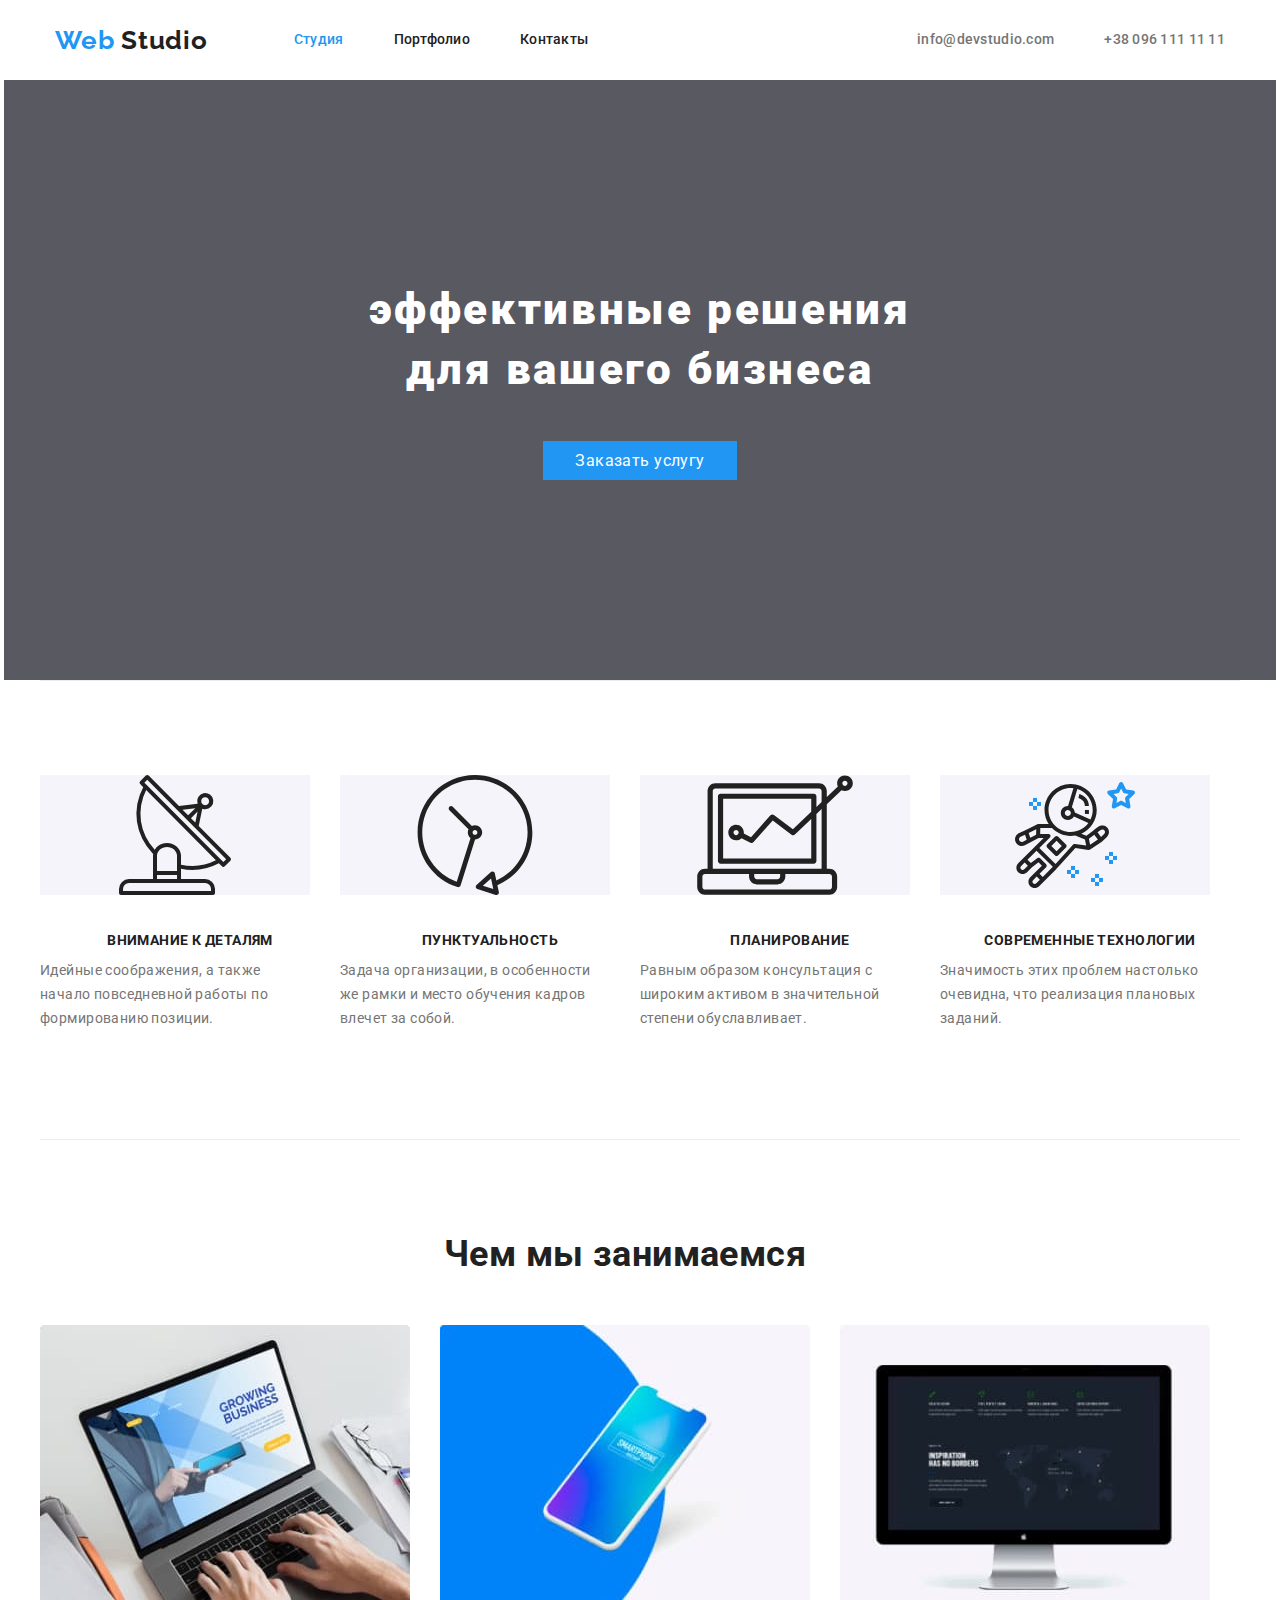
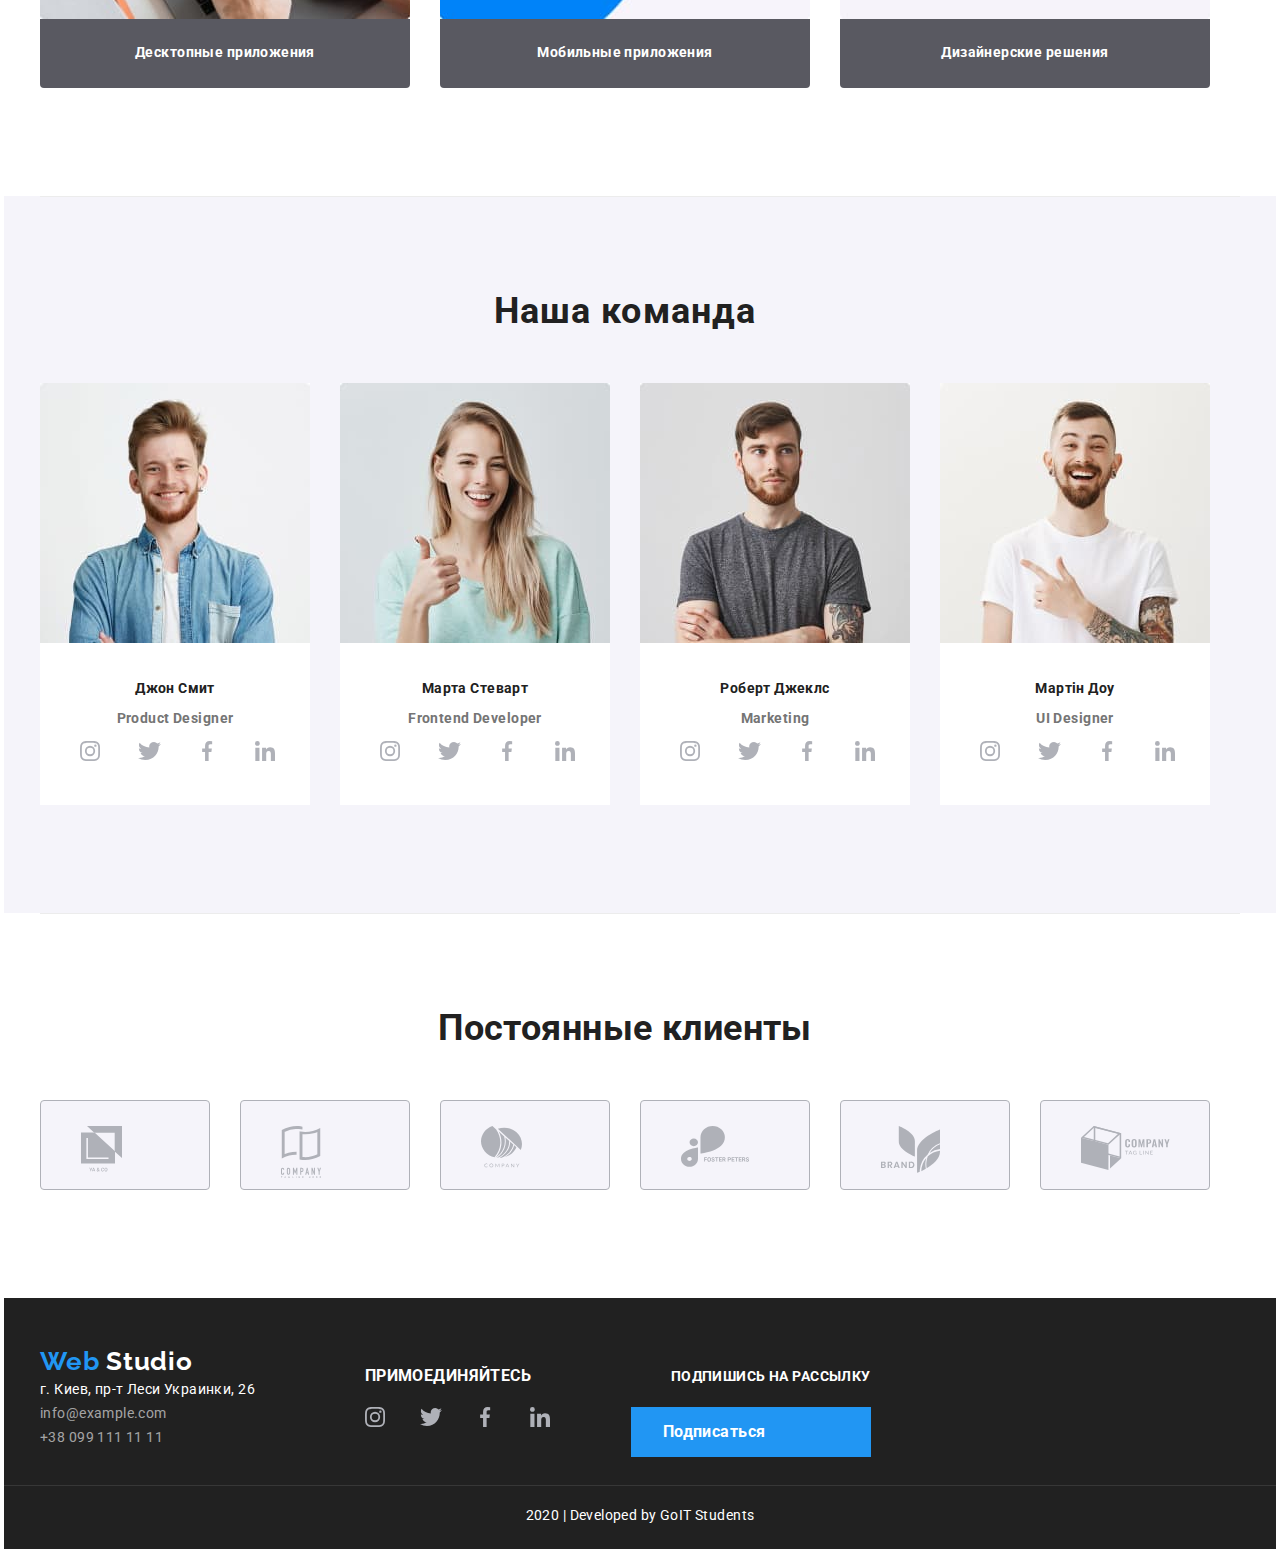
==== index.html @ f46596b3 "fix" ====
<!DOCTYPE html>
<html lang="ru">
  <head>
    <meta charset="UTF-8" />
    <meta name="viewport" content="width=device-width, initial-scale=1.0" />
    <title>Document</title>
    <link
      href="https://fonts.googleapis.com/css2?family=Raleway:wght@400;700&family=Roboto:wght@400;700&display=swap"
      rel="stylesheet"
    />
    <link
      rel="stylesheet"
      href="https://cdnjs.cloudflare.com/ajax/libs/modern-normalize/0.6.0/modern-normalize.min.css"
    />
    <link rel="stylesheet" href="./css/styles.css" />
  </head>
  <body>
    <header>
      <div class="head box">
        <nav class="nav">
          <a href="" class="logo-link">
            <span class="web"> Web </span> Studio</a
          >
          <ul class="nav-links list">
            <li class="item">
              <a href="./index.html" class="links current">Студия</a>
            </li>
            <li class="item">
              <a href="./portfolio.html" class="links">Портфолио</a>
            </li>
            <li class="item"><a href="" class="links">Контакты</a></li>
          </ul>
        </nav>
        <ul class="nav-links list">
          <li class="item">
            <a href="info@devstudio.com" class="links emeil"
              >info@devstudio.com</a
            >
          </li>
          <li class="itemsi">
            <a href="+380961111111" class="links phon"> +38 096 111 11 11</a>
          </li>
        </ul>
      </div>
    </header>

    <section class="abo">
      <h2 class="tit">эффективные решения <br />для вашего бизнеса</h2>
      <a href="" class="buti knop">Заказать услугу</a>
    </section>

    <section class="box">
      <div class="container">
        <!-- <h2 class="title garant">Мы гарантируем</h2> -->
        <ul class="line-blok">
          <li class="doit">
            <img class="pic" src="./img/antenna1.svg" alt="антена" />
            <h2 class="title">ВНИМАНИЕ К ДЕТАЛЯМ</h2>
            <p class="txt">
              Идейные соображения, а также начало повседневной работы по
              формированию позиции.
            </p>
          </li>
          <li class="doit">
            <img class="pic" src="./img/clock1.svg" alt="часы" />
            <h2 class="title">ПУНКТУАЛЬНОСТЬ</h2>
            <p class="txt">
              Задача организации, в особенности же рамки и место обучения кадров
              влечет за собой.
            </p>
          </li>
          <li class="doit">
            <img class="pic" src="./img/Vector.svg" alt="компютер" />
            <h2 class="title">ПЛАНИРОВАНИЕ</h2>
            <p class="txt">
              Равным образом консультация с широким активом в значительной
              степени обуславливает.
            </p>
          </li>
          <li class="doit">
            <img class="pic" src="./img/astronaut1.svg" alt="космонавт" />
            <h2 class="title">СОВРЕМЕННЫЕ ТЕХНОЛОГИИ </h2>
            <p class="txtt">
              Значимость этих проблем настолько очевидна, что реализация
              плановых заданий.
            </p>
          </li>
        </ul>
      </div>
    </section>

    <section class="container">
      <div class="box">
        <h2 class="garant">Чем мы занимаемся</h2>
        <ul class="line-blok">
          <li class="doit-now">
            <img src="./img/nout.jpg" alt="ноутбук" width="370" />
            <h2 class="transp">Десктопные приложения</h2>
          </li>
          <li class="doit-now">
            <img src="./img/phone.jpg" alt="телефон" width="370" />
            <h2 class="transp">Мобильные приложения</h2>
          </li>
          <li class="doit-now">
            <img src="./img/monic.jpg" alt="монитор" width="370" />
            <h2 class="transp">Дизайнерские решения</h2>
          </li>
        </ul>
      </div>
    </section>

    
    <section class="bk">
    <div class="container">
        <div class="box col">  
          <h2 class="title garant">Наша команда</h2>
          <ul class="line-blok">
            <li class="doit-now card">
              <img src="./img/jon.jpg" alt="фото" width="270" />
              <h3 class="title">Джон Смит</h3>
              <p class="titles">Product Designer</p>
              <ul class="nav-lin">
                <li class="social">
                  <img src="./img/instagram2.svg" alt="Instagram" /><a
                    href=""
                    class="links"
                  ></a>
                </li>
                <li class="social">
                  <img src="./img/twit.svg" alt="Twitter" /><a
                    href=""
                    class="links"
                  ></a>
                </li>
                <li class="social">
                  <img src="./img/facebook1.svg" alt="Faceboock" /><a
                    href=""
                    class="links"
                  ></a>
                </li>
                <li class="social">
                  <img src="./img/linkedin1.svg" alt="Linken ID" /><a
                    href=""
                    class="links"
                  ></a>
                </li>
              </ul>
            </li>
            <li class="doit-now card">
              <img src="./img/marta.jpg" alt="фото" width="270" />
              <h3 class="title">Марта Стеварт</h3>
              <p class="titles">Frontend Developer</p>

              <ul class="nav-lin">
                <li class="social">
                  <img src="./img/instagram2.svg" alt="Instagram" /><a
                    href=""
                    class="links"
                  ></a>
                </li>
                <li class="social">
                  <img src="./img/twit.svg" alt="Twitter" /><a
                    href=""
                    class="links"
                  ></a>
                </li>
                <li class="social">
                  <img src="./img/facebook1.svg" alt="Faceboock" /><a
                    href=""
                    class="links"
                  ></a>
                </li>
                <li class="social">
                  <img src="./img/linkedin1.svg" alt="Linken ID" /><a
                    href=""
                    class="links"
                  ></a>
                </li>
              </ul>
            </li>
            <li class="doit-now card">
              <img src="./img/robert.jpg" alt="фото" width="270" />
              <h3 class="title">Роберт Джеклс</h3>
              <p class="titles">Marketing</p>

              <ul class="nav-lin">
                <li class="social">
                  <img src="./img/instagram2.svg" alt="Instagram" /><a
                    href=""
                    class="links"
                  ></a>
                </li>
                <li class="social">
                  <img src="./img/twit.svg" alt="Twitter" /><a
                    href=""
                    class="links"
                  ></a>
                </li>
                <li class="social">
                  <img src="./img/facebook1.svg" alt="Faceboock" /><a
                    href=""
                    class="links"
                  ></a>
                </li>
                <li class="social">
                  <img src="./img/linkedin1.svg" alt="Linken ID" /><a
                    href=""
                    class="links"
                  ></a>
                </li>
              </ul>
            </li>
            <li class="doit-now card">
              <img src="./img/martin.jpg" alt="фото" width="270" />
              <h3 class="title">Мартін Доу</h3>
              <p class="titles">UI Designer</p>

              <ul class="nav-lin">
                <li class="social">
                  <img src="./img/instagram2.svg" alt="Instagram" /><a
                    href=""
                    class="links"
                  ></a>
                </li>
                <li class="social">
                  <img src="./img/twit.svg" alt="Twitter" /><a
                    href=""
                    class="links"
                  ></a>
                </li>
                <li class="social">
                  <img src="./img/facebook1.svg" alt="Faceboock" /><a
                    href=""
                    class="links"
                  ></a>
                </li>
                <li class="social">
                  <img src="./img/linkedin1.svg" alt="Linken ID" /><a
                    href=""
                    class="links"
                  ></a>
                </li>
              </ul>
            </li>
          </ul>
        </section>
       </div>
      </div>
   

    <section class="container">
      <div class="box">
        <h3 class="garant">Постоянные клиенты</h3>
        <ul class="line-blok">
          <li class="client">
            <img class="cent" src="./img/logo1.svg" alt="" />
          </li>
          <li class="client">
            <img class="cent" src="./img/logo2.svg" alt="" />
          </li>
          <li class="client">
            <img class="cent" src="./img/logo3.svg" alt="" />
          </li>
          <li class="client">
            <img class="cent" src="./img/logo4.svg" alt="" />
          </li>
          <li class="client">
            <img class="cent" src="./img/logo5.svg" alt="" />
          </li>
          <li class="client">
            <img class="cent" src="./img/logo6.svg" alt="" />
          </li>
        </ul>
      </div>
    </section>

    <footer>
      <div class="foot">
        <div class="one">
          <a href="" class="logo-link"
            ><span class="web">Web</span> <span class="stud">Studio</span></a
          >
           <div>
            г. Киев, пр-т Леси Украинки, 26 <br />
            <a href="info@example.com" class="lists">info@example.com</a> <br />
            <a href="+380991111111" class="lists">+38 099 111 11 11</a>
           </div>
        </div>
        <div class="one">
          <h3 class="down">ПРИМОЕДИНЯЙТЕСЬ</h3>
          <ul class="nav-lin">
            <li class="social">
              <img src="./img/instagram2.svg" alt="Instagram" /><a
                href=""
                class="links"
              ></a>
            </li>
            <li class="social">
              <img src="./img/twit.svg" alt="Twitter" /><a
                href=""
                class="links"
              ></a>
            </li>
            <li class="social">
              <img src="./img/facebook1.svg" alt="Faceboock" /><a
                href=""
                class="links"
              ></a>
            </li>
            <li class="social">
              <img src="./img/linkedin1.svg" alt="Linken ID" /><a
                href=""
                class="links"
              ></a>
            </li>
          </ul>
        </div>
        <div class="two">
          <h4 class="down">ПОДПИШИСЬ НА РАССЫЛКУ</h4>
          <h4 class="buti">Подписаться</h4>
        </div>
      </div>
      <p class="stu">2020 | Developed by GoIT Students</p>
    </footer>
  </body>
</html>
---- css/styles.css ----
html {
  box-sizing: border-box;
}
*,
*::before,
*::after {
  box-sizing: inherit;
}
li {
  list-style: none;
  text-decoration: none;
}

p {
  margin: 0;
  padding: 0;
}
.list {
  margin: 0;
  padding: 0;
}
:root {
  --color_blu: #2196f3;
  --color_white: #ffffff;
  --color_black: #212121;
  --color_text: #757575;
  --color_main: #e5e5e5;
  --color_second: #f5f4fa;
}
body {
  background-color: var(--color_white);
  font-family: Roboto;
  color: var(--color_text);
  font-size: 14px;
  line-height: 1.71;
  margin: 0;
  padding: 0;
  letter-spacing: 0.03em;
  padding-left: 4px;
  padding-right: 4px;
}
/* шапка */
.logo-link {
  font-family: Raleway;
  font-style: normal;
  color: var(--color_black);
  font-weight: 700;
  font-size: 26px;
  line-height: 1.19;
  letter-spacing: 0.03em;
  text-decoration: none;
  margin-right: 86px;
}

.web {
  color: var(--color_blu);
}

.nav-links .links {
  font-weight: 500;
  font-size: 14px;
  line-height: 1.14;
  letter-spacing: 0.02em;
  text-decoration: none;
  color: var(--color_black);

  /* margin-right: 50px; */
}

.item {
  text-decoration: none;
}

.links:hover,
.links:focus {
  color: var(--color_blu);
}

.head {
  display: inline-block;
  display: flex;
  /* width: 100%; */
  /* min-*/
  width: 1200px;
  margin-left: auto;
  margin-right: auto;
  background-color: var(--color_white);
  padding-left: 15px;
  padding-right: 15px;
  min-height: 80px;
}
.nav {
  display: block;
  display: flex;
  align-items: center;
}
.nav-lin {
  display: flex;
  justify-content: space-between;
  /* padding-left: 0; */
}
.nav-links {
  display: block;
  display: flex;
  align-items: center;
}
.list {
  display: block;
  display: flex;
  flex: end;
  margin-left: auto;
}
.nav-links .item:not(:last-child) {
  margin-right: 50px;
}
.nav-links .emeil {
  color: var(--color_text);
}
.nav-links .phon {
  color: var(--color_text);
}

.nav-links .current {
  color: var(--color_blu);
}
/* 1600 */
.container {
  display: flex;
  flex-direction: row;
  /* text-align: center;
  align-items: center; */
  width: 1200px;
  margin-left: auto;
  margin-right: auto;
  padding-top: 0;
  padding-left: 0;
  padding-right: 0;
  margin-top: 0;
  margin-bottom: 0;
  padding-top: 94px;
  padding-bottom: 94px;
  /* padding-left: 15px; */
  /* padding-right: 15px; */
  border-top: 1px solid #ececec;
  /* background-color: #E5E5E5; */
}
/* .box {
  outline: 2px solid ; */
/* } */
.bk {
  background: #f5f4fa;
}
.abo {
  /* background-image: url(../img/Head.png); */
  background-color: rgba(47, 48, 58, 0.8);
  width: 100%;

  height: 600px;
  margin-top: 0;
  text-align: center;
}
.abo .knop {
  align-items: center;
}
.tit {
  display: block;

  color: var(--color_white);
  font-weight: 900;
  font-size: 44px;
  line-height: 1.36;
  letter-spacing: 0.06em;
  text-align: center;
  padding-top: 200px;
  margin-top: 0;
  margin-bottom: 0;
  margin-bottom: 46px;
}
.txt {
  font-size: 14px;
  line-height: 1.71;
  letter-spacing: 0.03em;
  width: 270px;
  margin-right: 30px;
  color: #757575;
}
.doit-now:last-child .txt {
  margin-right: 0;
}

.buti {
  text-decoration: none;
  font-size: 16px;
  line-height: 1.9;
  color: var(--color_white);
  background: #2196f3;
  padding-left: 32px;
  padding-right: 32px;
  margin-bottom: 0;
  margin-top: 0;
  margin-right: auto;
  margin-left: auto;
  padding-top: 10px;
  padding-bottom: 10px;
}
/* Мы гарантируем */

.title {
  display: block;
  display: flex;
  width: 270;
  font-weight: 700;
  font-size: 14px;
  line-height: 1.14;
  letter-spacing: 0.03em;
  justify-content: center;
  margin-top: 0;
  margin-bottom: 0;
  color: var(--color_black);
  margin-top: 30px;
  margin-bottom: 10px;
}
.transp {
  display: flex;
  height: 70px;
  background: rgba(47, 48, 58, 0.8);
  border-radius: 0px 0px 4px 4px;
  font-size: 14px;
  line-height: 1.14;
  justify-content: center;
  text-align: center;
  align-items: center;
  margin-bottom: 0;
  letter-spacing: 0.03em;
  margin-top: 0;
  margin-right: auto;
  margin-left: auto;
  margin-top: -9px;
  color: #ffffff;
}
.centr {
  display: flex;
  font-weight: 700;
  font-size: 14px;
  line-height: 1.14;
  letter-spacing: 0.03em;
  color: var(--color_black);
  padding-top: 30px;
  padding-bottom: 10px;
  text-align: center;
  margin-top: 0;
  margin-bottom: 0;
}
.line-blok {
  display: block;
  display: flex;

  flex-direction: row;
  text-align: left;
  padding-left: 0;
  margin-top: 0;
  margin-left: 0;
}

.doit-now {
  margin-right: 30px;
  margin-bottom: 0;
  flex-wrap: wrap;
}

.doit-now:last-child {
  margin-right: 0px;
}
.pic {
  align-items: center;
  width: 270px;
  height: 120px;
  background-color: #f5f4fa;
  /* padding-top: 25px;
  padding-bottom: 25px; */
}

/* Чем мы занимаемся */
.garant {
  display: block;
  text-align: center;
  color: var(--color_black);
  font-size: 36px;
  line-height: 1.16;
  margin-top: 0;
  margin-bottom: 0;
  margin-bottom: 50px;
}

.titles {
  font-weight: 700;
  text-align: center;
  margin-top: 0;
  margin-bottom: 0;
  margin-top: 10px;
  margin-bottom: 10px;
  color: var(--color_text);
}
.social {
  display: flex;
  margin-right: 35px;
}
.nav-links .social:last-child {
  margin-right: 0;
}
.cent {
  display: block;
  display: flex;
  padding-left: 40px;
}

.client {
  align-items: center;
  width: 170px;
  height: 90px;
  background-color: #f5f4fa;
  padding-top: 25px;
  padding-bottom: 25px;
  border: 1px solid #afb1b8;
  box-sizing: border-box;
  border-radius: 4px;
  margin-right: 30px;
  /* margin-left: auto;
  margin-right: auto; */
}
.client:last-child {
  margin-right: 0;
}
footer {
  background-color: var(--color_black);
}
.foot {
  display: flex;
  /* width: 100%;
  min- */
  padding-bottom: 28px;
  padding-top: 48px;
  width: 1200px;
  margin-left: auto;
  margin-right: auto;

  color: var(--color_white);
}
.down {
  padding-left: 40px;
}
.one {
  margin-right: 46px;
  justify-content: start;
}

.two {
}
.stud {
  color: var(--color_white);
}
.lists {
  list-style: none;
  text-decoration: none;
  font-size: 14px;
  line-height: 1.71;
  /* or 171% */

  letter-spacing: 0.03em;

  color: rgba(255, 255, 255, 0.6);
}
.stu {
  padding-top: 18px;
  padding-bottom: 21px;
  text-align: center;
  background-color: var(--color_black);
  color: var(--color_white);
  border-top: 1px solid rgba(255, 255, 255, 0.1);
}
.card {
  background: #ffffff;
  height: 422px;
  /* box-shadow: 0px 2px 1px rgba(0, 0, 0, 0.2), 0px 1px 1px rgba(0, 0, 0, 0.14),
    0px 1px 3px rgba(0, 0, 0, 0.12); */
  /* border: 1px solid tomato; */
}
.containe {
  display: flex;
  flex-direction: row;
  text-align: center;
  align-items: center;
  width: 1200px;

  margin-left: auto;
  margin-right: auto;
  padding-top: 0;
  padding-left: 0;
  padding-right: 0;
  margin-top: 0;
  margin-bottom: 0;
  padding-top: 50px;
  padding-bottom: 94px;

  /* background-color: #E5E5E5; */
}
.port {
  color: var(--color_black);
  font-weight: 700;
  font-size: 18px;
  line-height: 2;
  letter-spacing: 0.06em;
  color: #212121;
  margin-top: 0;
  margin-bottom: 0;
  margin-bottom: 4px;
  padding-left: 24px;
  width: 370px;
}
.name {
  font-size: 16px;
  line-height: 1.88;
  color: #757575;
  letter-spacing: 0.03em;
  margin-top: 0;
  margin-bottom: 0;
  margin-bottom: 50px;
  padding-left: 24px;

  width: 370px;
}
.line-blo {
  display: flex;
  flex-wrap: wrap;
  justify-content: space-between;
  text-align: left;
  padding-left: 0;
  margin-top: 0;
}

.knopka {
  display: block;
  text-align: center;

  margin-top: 94px;
}
.knopk {
  height: 38px;
  font-weight: 500;
  font-size: 16px;
  line-height: 1.62;
  background: #f5f4fa;
  border-radius: 4px;
  text-align: center;
  letter-spacing: 0.03em;
  padding-left: 22px;
  padding-right: 22px;
  margin-right: 8px;
  color: #212121;
}
.knopka .knopk:last-child {
  margin-right: 0;
}
.line-blo:last-child .doit-now {
  margin-right: 0;
}
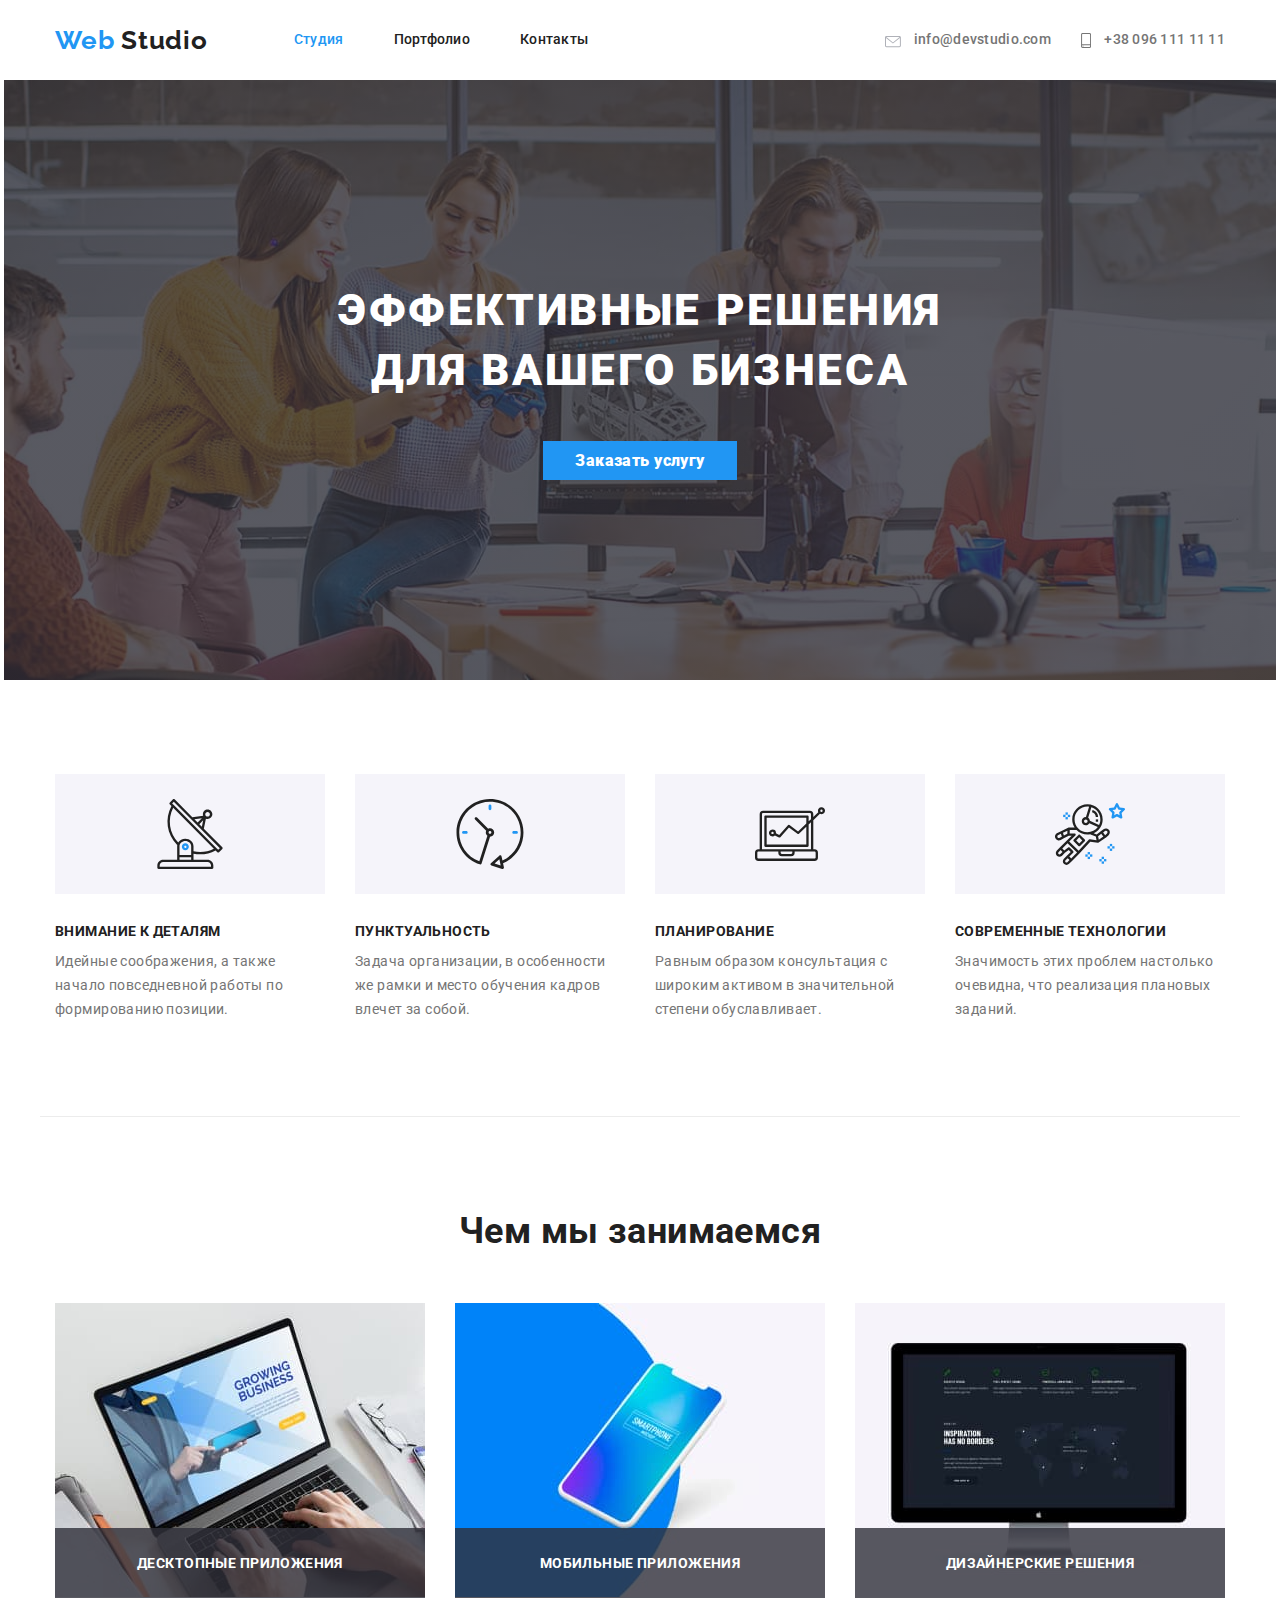
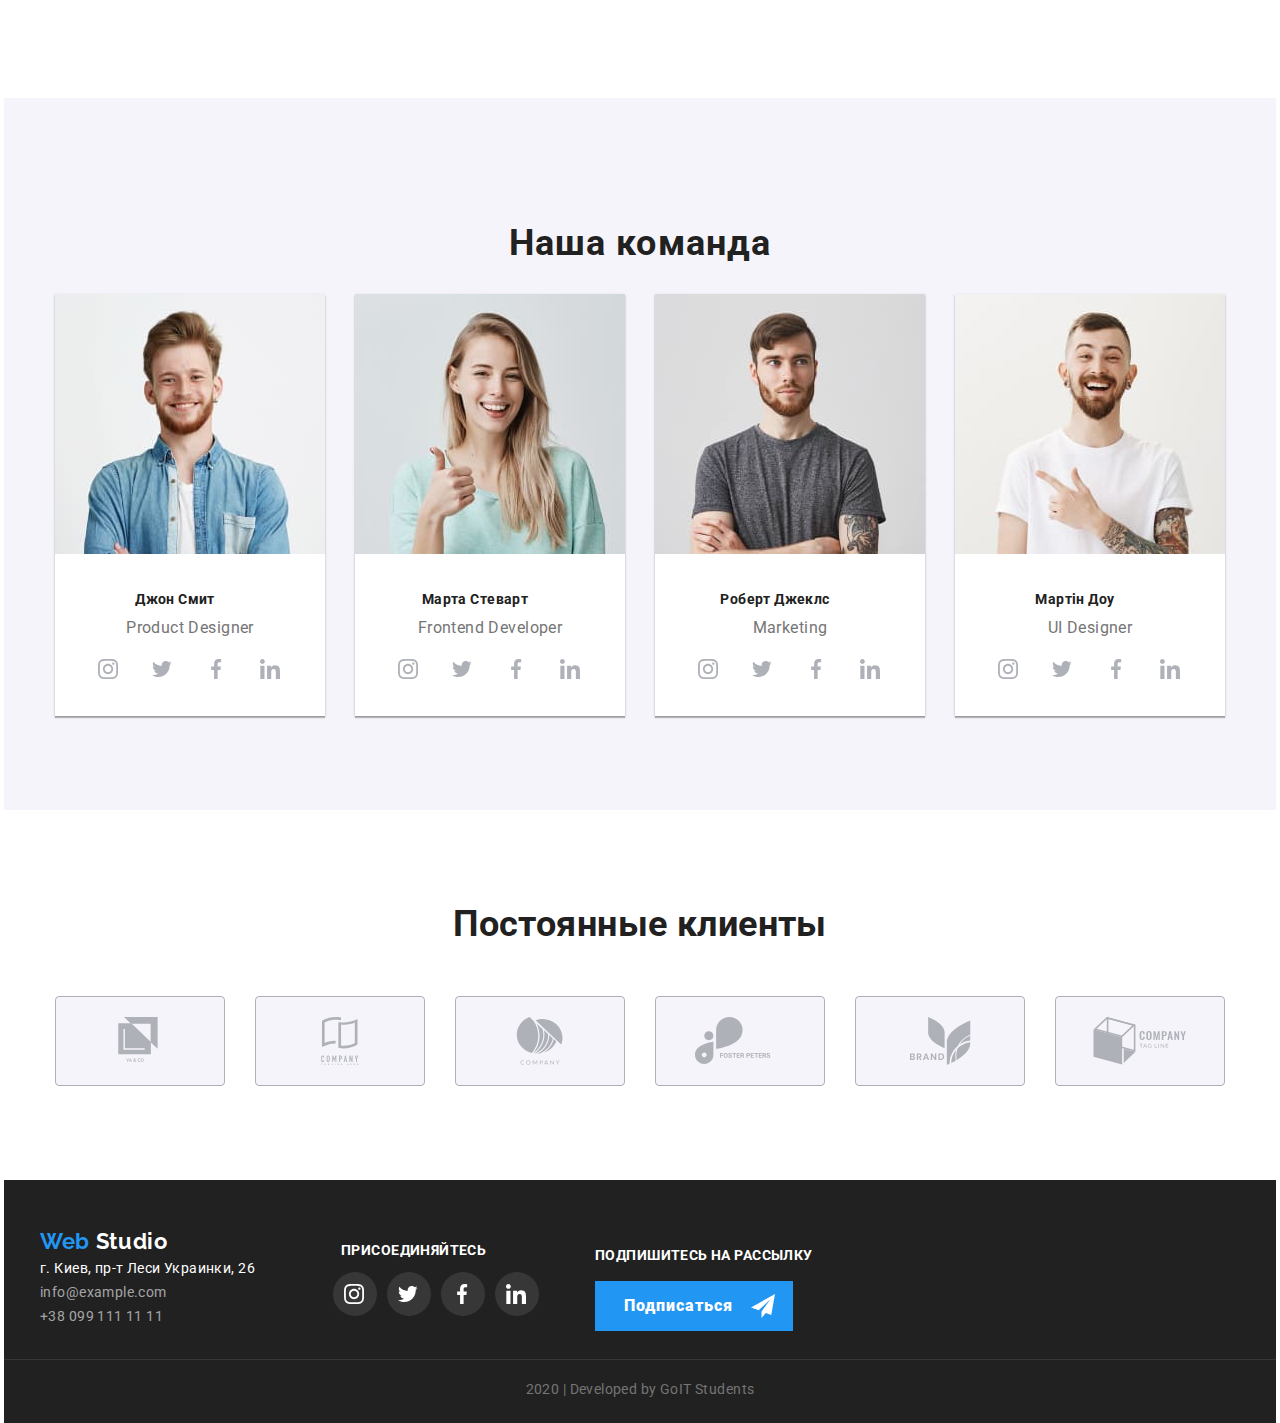
==== commit 4a063d74: "1" ====
--- a/index.html
+++ b/index.html
@@ -16,7 +16,7 @@
   </head>
   <body>
     <header>
-      <div class="head box">
+      <div class="head">
         <nav class="nav">
           <a href="" class="logo-link">
             <span class="web"> Web </span> Studio</a
@@ -31,55 +31,67 @@
             <li class="item"><a href="" class="links">Контакты</a></li>
           </ul>
         </nav>
-        <ul class="nav-links list">
-          <li class="item">
+        <ul class="nav-links list ">
+          <li class="itema how">
             <a href="info@devstudio.com" class="links emeil"
-              >info@devstudio.com</a
+              >
+              <svg class="decore">
+                <use href="./img/sprite.svg#icon-email"></use>
+              </svg>
+              info@devstudio.com</a
             >
           </li>
-          <li class="itemsi">
-            <a href="+380961111111" class="links phon"> +38 096 111 11 11</a>
+          <li class="itemsi how">
+            <a href="+380961111111" class="links phon">
+              <svg class="decor">
+                <use href="./img/sprite.svg#icon-smartphone"></use>
+              </svg> +38 096 111 11 11</a>
           </li>
         </ul>
       </div>
     </header>
-
-    <section class="abo">
-      <h2 class="tit">эффективные решения <br />для вашего бизнеса</h2>
-      <a href="" class="buti knop">Заказать услугу</a>
+<main>
+  
+    <section >
+      <div class="gero">
+      <div class="abo">
+      <h1 class="tit">эффективные решения <br />для вашего бизнеса</h1>
+       <a href="" class="buti knop">Заказать услугу</a></div></div>
+      <!-- <img src="../img/Head.png" alt=""> -->
     </section>
 
-    <section class="box">
+    <section class="">
       <div class="container">
         <!-- <h2 class="title garant">Мы гарантируем</h2> -->
         <ul class="line-blok">
           <li class="doit">
-            <img class="pic" src="./img/antenna1.svg" alt="антена" />
-            <h2 class="title">ВНИМАНИЕ К ДЕТАЛЯМ</h2>
+            <div class="pic ant"></div>
+            <h3 class="title vel left">Внимание к деталям</h3>
             <p class="txt">
               Идейные соображения, а также начало повседневной работы по
               формированию позиции.
             </p>
           </li>
           <li class="doit">
-            <img class="pic" src="./img/clock1.svg" alt="часы" />
-            <h2 class="title">ПУНКТУАЛЬНОСТЬ</h2>
+           <div class="pic clock"></div>
+            <h3 class="title vel left">Пунктуальность</h3>
             <p class="txt">
               Задача организации, в особенности же рамки и место обучения кадров
               влечет за собой.
             </p>
           </li>
           <li class="doit">
-            <img class="pic" src="./img/Vector.svg" alt="компютер" />
-            <h2 class="title">ПЛАНИРОВАНИЕ</h2>
+           <div class="pic vector"></div>
+
+            <h3 class="title vel left">Планирование</h3>
             <p class="txt">
               Равным образом консультация с широким активом в значительной
               степени обуславливает.
             </p>
           </li>
           <li class="doit">
-            <img class="pic" src="./img/astronaut1.svg" alt="космонавт" />
-            <h2 class="title">СОВРЕМЕННЫЕ ТЕХНОЛОГИИ </h2>
+            <div class="pic astro"></div>
+            <h3 class="title vel left no">Современные технологии </h3>
             <p class="txtt">
               Значимость этих проблем настолько очевидна, что реализация
               плановых заданий.
@@ -89,21 +101,21 @@
       </div>
     </section>
 
-    <section class="container">
-      <div class="box">
+    <section class="container line">
+      <div class="">
         <h2 class="garant">Чем мы занимаемся</h2>
         <ul class="line-blok">
           <li class="doit-now">
-            <img src="./img/nout.jpg" alt="ноутбук" width="370" />
-            <h2 class="transp">Десктопные приложения</h2>
+            <img src="./img/nout.jpg" alt="ноутбук" width="370px" height="294px" />
+            <h3 class="transp">Десктопные приложения</h3>
           </li>
           <li class="doit-now">
-            <img src="./img/phone.jpg" alt="телефон" width="370" />
-            <h2 class="transp">Мобильные приложения</h2>
+            <img src="./img/phone.jpg" alt="телефон" width="370px" height="294px" />
+            <h3 class="transp">Мобильные приложения</h3>
           </li>
           <li class="doit-now">
-            <img src="./img/monic.jpg" alt="монитор" width="370" />
-            <h2 class="transp">Дизайнерские решения</h2>
+            <img src="./img/monic.jpg" alt="монитор" width="370px" height="294px" />
+            <h3 class="transp">Дизайнерские решения</h3>
           </li>
         </ul>
       </div>
@@ -112,8 +124,8 @@
     
     <section class="bk">
     <div class="container">
-        <div class="box col">  
-          <h2 class="title garant">Наша команда</h2>
+        <div class="col">  
+          <h2 class="comand">Наша команда</h2>
           <ul class="line-blok">
             <li class="doit-now card">
               <img src="./img/jon.jpg" alt="фото" width="270" />
@@ -121,28 +133,24 @@
               <p class="titles">Product Designer</p>
               <ul class="nav-lin">
                 <li class="social">
-                  <img src="./img/instagram2.svg" alt="Instagram" /><a
-                    href=""
-                    class="links"
-                  ></a>
-                </li>
-                <li class="social">
-                  <img src="./img/twit.svg" alt="Twitter" /><a
-                    href=""
-                    class="links"
-                  ></a>
-                </li>
-                <li class="social">
-                  <img src="./img/facebook1.svg" alt="Faceboock" /><a
-                    href=""
-                    class="links"
-                  ></a>
-                </li>
-                <li class="social">
-                  <img src="./img/linkedin1.svg" alt="Linken ID" /><a
-                    href=""
-                    class="links"
-                  ></a>
+                  <svg class="soc">
+                    <use href="./img/sprite.svg#icon-instagram2"></use>
+                  </svg><a href=""></a>
+                </li>
+                <li class="social">
+                  <svg class="soc">
+                    <use href="./img/sprite.svg#icon-twit"></use>
+                  </svg><a href=""></a>
+                </li>
+                <li class="social">
+                  <svg class="soc">
+                    <use href="./img/sprite.svg#icon-facebook1"></use>
+                  </svg><a href=""></a>
+                </li>
+                <li class="social">
+                  <svg class="soc">
+                    <use href="./img/sprite.svg#icon-linkedin1"></use>
+                  </svg><a href=""></a>
                 </li>
               </ul>
             </li>
@@ -153,28 +161,24 @@
 
               <ul class="nav-lin">
                 <li class="social">
-                  <img src="./img/instagram2.svg" alt="Instagram" /><a
-                    href=""
-                    class="links"
-                  ></a>
-                </li>
-                <li class="social">
-                  <img src="./img/twit.svg" alt="Twitter" /><a
-                    href=""
-                    class="links"
-                  ></a>
-                </li>
-                <li class="social">
-                  <img src="./img/facebook1.svg" alt="Faceboock" /><a
-                    href=""
-                    class="links"
-                  ></a>
-                </li>
-                <li class="social">
-                  <img src="./img/linkedin1.svg" alt="Linken ID" /><a
-                    href=""
-                    class="links"
-                  ></a>
+                  <svg class="soc">
+                    <use href="./img/sprite.svg#icon-instagram2"></use>
+                  </svg><a href=""></a>
+                </li>
+                <li class="social">
+                  <svg class="soc">
+                    <use href="./img/sprite.svg#icon-twit"></use>
+                  </svg><a href=""></a>
+                </li>
+                <li class="social">
+                  <svg class="soc">
+                    <use href="./img/sprite.svg#icon-facebook1"></use>
+                  </svg><a href=""></a>
+                </li>
+                <li class="social">
+                  <svg class="soc">
+                    <use href="./img/sprite.svg#icon-linkedin1"></use>
+                  </svg><a href=""></a>
                 </li>
               </ul>
             </li>
@@ -185,28 +189,24 @@
 
               <ul class="nav-lin">
                 <li class="social">
-                  <img src="./img/instagram2.svg" alt="Instagram" /><a
-                    href=""
-                    class="links"
-                  ></a>
-                </li>
-                <li class="social">
-                  <img src="./img/twit.svg" alt="Twitter" /><a
-                    href=""
-                    class="links"
-                  ></a>
-                </li>
-                <li class="social">
-                  <img src="./img/facebook1.svg" alt="Faceboock" /><a
-                    href=""
-                    class="links"
-                  ></a>
-                </li>
-                <li class="social">
-                  <img src="./img/linkedin1.svg" alt="Linken ID" /><a
-                    href=""
-                    class="links"
-                  ></a>
+                  <svg class="soc">
+                    <use href="./img/sprite.svg#icon-instagram2"></use>
+                  </svg><a href=""></a>
+                </li>
+                <li class="social">
+                  <svg class="soc">
+                    <use href="./img/sprite.svg#icon-twit"></use>
+                  </svg><a href=""></a>
+                </li>
+                <li class="social">
+                  <svg class="soc">
+                    <use href="./img/sprite.svg#icon-facebook1"></use>
+                  </svg><a href=""></a>
+                </li>
+                <li class="social">
+                  <svg class="soc">
+                    <use href="./img/sprite.svg#icon-linkedin1"></use>
+                  </svg><a href=""></a>
                 </li>
               </ul>
             </li>
@@ -217,28 +217,24 @@
 
               <ul class="nav-lin">
                 <li class="social">
-                  <img src="./img/instagram2.svg" alt="Instagram" /><a
-                    href=""
-                    class="links"
-                  ></a>
-                </li>
-                <li class="social">
-                  <img src="./img/twit.svg" alt="Twitter" /><a
-                    href=""
-                    class="links"
-                  ></a>
-                </li>
-                <li class="social">
-                  <img src="./img/facebook1.svg" alt="Faceboock" /><a
-                    href=""
-                    class="links"
-                  ></a>
-                </li>
-                <li class="social">
-                  <img src="./img/linkedin1.svg" alt="Linken ID" /><a
-                    href=""
-                    class="links"
-                  ></a>
+                  <svg class="soc">
+                    <use href="./img/sprite.svg#icon-instagram2"></use>
+                  </svg><a href=""></a>
+                </li>
+                <li class="social">
+                  <svg class="soc">
+                    <use href="./img/sprite.svg#icon-twit"></use>
+                  </svg><a href=""></a>
+                </li>
+                <li class="social">
+                  <svg class="soc">
+                    <use href="./img/sprite.svg#icon-facebook1"></use>
+                  </svg><a href=""></a>
+                </li>
+                <li class="social">
+                  <svg class="soc">
+                    <use href="./img/sprite.svg#icon-linkedin1"></use>
+                  </svg><a href=""></a>
                 </li>
               </ul>
             </li>
@@ -249,35 +245,47 @@
    
 
     <section class="container">
-      <div class="box">
-        <h3 class="garant">Постоянные клиенты</h3>
+      <div class="">
+        <h2 class="garant">Постоянные клиенты</h2>
         <ul class="line-blok">
           <li class="client">
-            <img class="cent" src="./img/logo1.svg" alt="" />
-          </li>
-          <li class="client">
-            <img class="cent" src="./img/logo2.svg" alt="" />
-          </li>
-          <li class="client">
-            <img class="cent" src="./img/logo3.svg" alt="" />
-          </li>
-          <li class="client">
-            <img class="cent" src="./img/logo4.svg" alt="" />
-          </li>
-          <li class="client">
-            <img class="cent" src="./img/logo5.svg" alt="" />
-          </li>
-          <li class="client">
-            <img class="cent" src="./img/logo6.svg" alt="" />
-          </li>
+            <svg class="cent ho">
+              <use href="./img/sprite.svg#icon-logo1"></use>
+            </svg>
+           </li>
+           <li class="client">
+            <svg class="cent ho">
+              <use href="./img/sprite.svg#icon-logo2"></use>
+            </svg>
+           </li>
+           <li class="client">
+            <svg class="cent ho">
+              <use href="./img/sprite.svg#icon-logo3"></use>
+            </svg>
+           </li>
+           <li class="client">
+            <svg class="cent ho">
+              <use href="./img/sprite.svg#icon-logo4"></use>
+            </svg>
+           </li>
+           <li class="client">
+            <svg class="cent ho">
+              <use href="./img/sprite.svg#icon-logo5"></use>
+            </svg>
+           </li>
+           <li class="client">
+            <svg class="cent ho">
+              <use href="./img/sprite.svg#icon-logo6"></use>
+            </svg>
+           </li>
         </ul>
       </div>
     </section>
-
+  </main>
     <footer>
       <div class="foot">
         <div class="one">
-          <a href="" class="logo-link"
+          <a href="" class="logo-lnk"
             ><span class="web">Web</span> <span class="stud">Studio</span></a
           >
            <div>
@@ -287,40 +295,36 @@
            </div>
         </div>
         <div class="one">
-          <h3 class="down">ПРИМОЕДИНЯЙТЕСЬ</h3>
+          <h3 class="down vel">присоединяйтесь</h3>
           <ul class="nav-lin">
-            <li class="social">
-              <img src="./img/instagram2.svg" alt="Instagram" /><a
-                href=""
-                class="links"
-              ></a>
-            </li>
-            <li class="social">
-              <img src="./img/twit.svg" alt="Twitter" /><a
-                href=""
-                class="links"
-              ></a>
-            </li>
-            <li class="social">
-              <img src="./img/facebook1.svg" alt="Faceboock" /><a
-                href=""
-                class="links"
-              ></a>
-            </li>
-            <li class="social">
-              <img src="./img/linkedin1.svg" alt="Linken ID" /><a
-                href=""
-                class="links"
-              ></a>
+            <li class="socia">
+              <svg class="soc">
+                <use href="./img/sprite.svg#icon-instagram2"></use>
+              </svg><a href=""></a>
+            </li>
+            <li class="socia">
+              <svg class="soc">
+                <use href="./img/sprite.svg#icon-twit"></use>
+              </svg><a href=""></a>
+            </li>
+            <li class="socia">
+              <svg class="soc">
+                <use href="./img/sprite.svg#icon-facebook1"></use>
+              </svg><a href=""></a>
+            </li>
+            <li class="socia">
+              <svg class="soc">
+                <use href="./img/sprite.svg#icon-linkedin1"></use>
+              </svg><a href=""></a>
             </li>
           </ul>
         </div>
         <div class="two">
-          <h4 class="down">ПОДПИШИСЬ НА РАССЫЛКУ</h4>
-          <h4 class="buti">Подписаться</h4>
+          <h4 class="down left">Подпишитесь на рассылку</h4>
+          <h4 class="fly">Подписаться</h4>
         </div>
       </div>
       <p class="stu">2020 | Developed by GoIT Students</p>
     </footer>
   </body>
-</html>
+</html>--- a/css/styles.css
+++ b/css/styles.css
@@ -9,8 +9,16 @@
 li {
   list-style: none;
   text-decoration: none;
-}
-
+  margin: 0;
+}
+/* ul{
+  margin: 0;
+  padding: 0;
+} */
+section{
+  margin: 0;
+  padding: 0;
+}
 p {
   margin: 0;
   padding: 0;
@@ -45,9 +53,21 @@
   font-style: normal;
   color: var(--color_black);
   font-weight: 700;
-  font-size: 26px;
+  font-size: 26px; 
   line-height: 1.19;
   letter-spacing: 0.03em;
+  text-decoration: none;
+  margin-right: 86px;
+}
+.logo-lnk {
+  font-family: Raleway;
+  font-style: normal;
+  color: var(--color_black);
+  font-weight: 700;
+  font-weight: bold;
+font-size: 22px;
+line-height: 26px;
+letter-spacing: 0.03em;
   text-decoration: none;
   margin-right: 86px;
 }
@@ -63,14 +83,51 @@
   letter-spacing: 0.02em;
   text-decoration: none;
   color: var(--color_black);
-
-  /* margin-right: 50px; */
-}
-
+  /* margin: 0;
+  margin-right: 30px; */
+}
+.nav-links .item:not(:last-child) {
+  margin: 0;
+  padding: 0;
+  margin-right: 50px;
+}
+/* .item:last-child{
+  margin-right: 0; */
+/* } */
+.nav-links .emeil {
+  color: var(--color_text);
+}
+.decore{
+  height: 12px ;
+  width: 16px;
+  margin-bottom: -4px;
+  margin-right: 10px;
+  
+}
+.decor{
+  height: 15px ;
+  width: 10px;
+  margin-right: 10px;
+  margin-bottom: -4px;
+}
+.how:hover, .how:focus{
+  --color5:#2196F3;
+  cursor: pointer;
+}
+.nav-links .phon {
+  color: var(--color_text);
+}
+
+.nav-links .current {
+  color: var(--color_blu);}
 .item {
   text-decoration: none;
-}
-
+  
+}
+.itema{
+ 
+  margin-right: 30px;
+}
 .links:hover,
 .links:focus {
   color: var(--color_blu);
@@ -78,9 +135,8 @@
 
 .head {
   display: inline-block;
-  display: flex;
+  display: flex; 
   /* width: 100%; */
-  /* min-*/
   width: 1200px;
   margin-left: auto;
   margin-right: auto;
@@ -93,12 +149,8 @@
   display: block;
   display: flex;
   align-items: center;
-}
-.nav-lin {
-  display: flex;
-  justify-content: space-between;
-  /* padding-left: 0; */
-}
+} 
+
 .nav-links {
   display: block;
   display: flex;
@@ -110,25 +162,17 @@
   flex: end;
   margin-left: auto;
 }
-.nav-links .item:not(:last-child) {
-  margin-right: 50px;
-}
-.nav-links .emeil {
-  color: var(--color_text);
-}
-.nav-links .phon {
-  color: var(--color_text);
-}
-
-.nav-links .current {
-  color: var(--color_blu);
-}
+.mar{
+  margin: 0;
+  margin-left: 30px;
+}
+
 /* 1600 */
 .container {
   display: flex;
   flex-direction: row;
-  /* text-align: center;
-  align-items: center; */
+  text-align: center;
+  align-items: center;
   width: 1200px;
   margin-left: auto;
   margin-right: auto;
@@ -139,23 +183,39 @@
   margin-bottom: 0;
   padding-top: 94px;
   padding-bottom: 94px;
-  /* padding-left: 15px; */
-  /* padding-right: 15px; */
+  padding-left: 15px;
+  padding-right: 15px;
+  
+  /* background-color: #E5E5E5; */
+} 
+.line{
   border-top: 1px solid #ececec;
-  /* background-color: #E5E5E5; */
-}
-/* .box {
-  outline: 2px solid ; */
-/* } */
+}
+.box {
+  /* outline: 2px solid ;  */
+ }
 .bk {
   background: #f5f4fa;
 }
+.gero{
+  position: relative;
+  max-width: 1600px;
+  height: 600px;
+  margin-left: auto;
+  margin-right: auto;
+  background-image:linear-gradient(to right,rgba(47, 48, 58, 0.8),rgba(47, 48, 58, 0.8)),url(../img/Head.jpg);
+  background-position: center;
+  background-size: cover;
+  background-repeat: no-repeat;
+}
 .abo {
-  /* background-image: url(../img/Head.png); */
-  background-color: rgba(47, 48, 58, 0.8);
-  width: 100%;
-
-  height: 600px;
+  position: absolute;
+  height: 100%;
+  top: 0;
+  right: 0;
+  left:0;
+  bottom:0;
+  /* background-color: rgba(47, 48, 58, 0.8); */
   margin-top: 0;
   text-align: center;
 }
@@ -167,14 +227,15 @@
 
   color: var(--color_white);
   font-weight: 900;
-  font-size: 44px;
-  line-height: 1.36;
+font-size: 44px;
+line-height: 60px;
   letter-spacing: 0.06em;
   text-align: center;
   padding-top: 200px;
   margin-top: 0;
   margin-bottom: 0;
   margin-bottom: 46px;
+  text-transform: uppercase;
 }
 .txt {
   font-size: 14px;
@@ -190,53 +251,109 @@
 
 .buti {
   text-decoration: none;
+  font-weight:900;
   font-size: 16px;
-  line-height: 1.9;
+  line-height: 1.88;
   color: var(--color_white);
   background: #2196f3;
   padding-left: 32px;
   padding-right: 32px;
   margin-bottom: 0;
   margin-top: 0;
-  margin-right: auto;
-  margin-left: auto;
+  
   padding-top: 10px;
   padding-bottom: 10px;
 }
 /* Мы гарантируем */
 
+  .fly{ 
+    display: inline-flex;
+    align-items: center;
+    text-align: center;
+    font-weight: 900;
+    font-size: 16px;
+    line-height: 30px;
+   
+    letter-spacing: 0.06em;
+  color: var(--color_white);
+  background: #2196f3;
+  padding-left: 29px;
+  /* padding-right: 64px; */
+  margin-bottom: 0;
+  margin-top: 0;
+  
+  padding-top: 10px;
+  padding-bottom: 10px;}
+  
+  .fly::after{
+  content: 'qw';
+  font-size: 24px;
+  line-height: 24px;
+
+  /* width:30; 
+  height: 30; */
+  color: transparent;
+  /* margin-left: 10px; */
+  background-repeat: no-repeat;
+  background-image: url(../img/fly.svg);
+  background-size: contain;
+  background-position: center;
+  padding-right:  28px;  
+
+}
 .title {
-  display: block;
-  display: flex;
-  width: 270;
-  font-weight: 700;
+  
+  /* display: flex; */
+ 
+  font-weight: bold;
   font-size: 14px;
   line-height: 1.14;
   letter-spacing: 0.03em;
-  justify-content: center;
+  text-align: center;
+ 
   margin-top: 0;
   margin-bottom: 0;
   color: var(--color_black);
   margin-top: 30px;
   margin-bottom: 10px;
-}
+  margin-right: 30px;
+}
+.no{
+  margin-right: 0px;
+  
+}
+.vel{
+  text-transform: uppercase;
+}
+
 .transp {
   display: flex;
+  position: absolute;
+  left:0;
+  bottom:6px;
   height: 70px;
+  width: 100%;
   background: rgba(47, 48, 58, 0.8);
-  border-radius: 0px 0px 4px 4px;
   font-size: 14px;
-  line-height: 1.14;
+  line-height: 16px;
   justify-content: center;
   text-align: center;
   align-items: center;
-  margin-bottom: 0;
+  margin: 0;
   letter-spacing: 0.03em;
-  margin-top: 0;
+  text-transform: uppercase;
+  
   margin-right: auto;
   margin-left: auto;
-  margin-top: -9px;
   color: #ffffff;
+}
+.comand{
+  font-weight: bold;
+font-size: 36px;
+line-height: 42px;
+text-align: center;
+letter-spacing: 0.03em;
+color: #212121;
 }
 .centr {
   display: flex;
@@ -258,11 +375,12 @@
   flex-direction: row;
   text-align: left;
   padding-left: 0;
-  margin-top: 0;
-  margin-left: 0;
+  margin: 0;
+  
 }
 
 .doit-now {
+  position: relative;
   margin-right: 30px;
   margin-bottom: 0;
   flex-wrap: wrap;
@@ -272,12 +390,30 @@
   margin-right: 0px;
 }
 .pic {
-  align-items: center;
+  display: flex;
+  /* align-items: center; */
   width: 270px;
   height: 120px;
   background-color: #f5f4fa;
+  background-size: auto auto;
   /* padding-top: 25px;
   padding-bottom: 25px; */
+  background-repeat: no-repeat;
+  background-position: 50% 50%;
+  
+}
+.ant{
+background-image: url('../img/antenna1.svg');
+
+}
+.clock{
+background-image: url('../img/clock1.svg');
+}
+.vector{
+background-image: url('../img/Vector.svg');
+}
+.astro{
+ background-image: url('../img/astronaut1.svg'); 
 }
 
 /* Чем мы занимаемся */
@@ -287,57 +423,119 @@
   color: var(--color_black);
   font-size: 36px;
   line-height: 1.16;
+  
   margin-top: 0;
   margin-bottom: 0;
   margin-bottom: 50px;
 }
 
 .titles {
-  font-weight: 700;
+  font-weight: 400; 
+  font-size: 16px;
+  line-height: 19px;
   text-align: center;
   margin-top: 0;
   margin-bottom: 0;
   margin-top: 10px;
   margin-bottom: 10px;
   color: var(--color_text);
-}
+  
+}
+
+
 .social {
-  display: flex;
-  margin-right: 35px;
-}
-.nav-links .social:last-child {
+
+  display: flex;
+  margin-right: 10px;
+  /* padding-inline-start: 0; */
+  width: 44px;
+  height: 44px;
+  border-radius: 50% 50%;
+  background-color: transparent;
+  align-items: center;
+  padding-left: 11px;
+}
+.socia {
+  --color3:#ffffff;
+  display: flex;
+  margin-right: 10px;
+  padding-inline-start: 0;
+  width: 44px;
+  height: 44px;
+  border-radius: 50% 50%;
+  background-color: rgba(255, 255, 255, 0.1);
+  align-items: center;
+  padding-left: 11px;
+}
+.nav-lin {
+  
+  display: flex;
+  padding-left: 0;
+  margin-left: 32px;
+  align-items: center;
+ 
+}
+.soc{
+  width: 20px;
+  height: 20px;
+  background-repeat: no-repeat;
+  background-position: 50% 50%;
+  background-size: contain;}
+.nav-lin .social:last-child {
   margin-right: 0;
 }
+.social:hover, .social:focus{
+  --color3:#ffffff;
+  cursor: pointer;
+  width: 44px;
+  height: 44px;
+  border-radius: 50%;
+  background-color: #2196F3;
+}
+.socia:hover, .socia:focus{
+ 
+  cursor: pointer;
+  width: 44px;
+  height: 44px;
+  border-radius: 50%;
+  background-color: #2196F3;
+}
 .cent {
-  display: block;
-  display: flex;
-  padding-left: 40px;
+ 
+  background-repeat: no-repeat;
+  background-position:  50% 50%;
+  background-size: contain;
+  padding-top: 20px;
+  padding-bottom: 20px;
+  
 }
 
 .client {
-  align-items: center;
+  display: flex;
   width: 170px;
   height: 90px;
   background-color: #f5f4fa;
-  padding-top: 25px;
-  padding-bottom: 25px;
-  border: 1px solid #afb1b8;
-  box-sizing: border-box;
+  margin-right: 30px;
+  border: 1px solid #AFB1B8;
   border-radius: 4px;
-  margin-right: 30px;
-  /* margin-left: auto;
-  margin-right: auto; */
+  
+ 
 }
 .client:last-child {
-  margin-right: 0;
+  margin-right: 0; 
+}
+.ho:hover, .ho:focus{
+  --color3:#2196F3;
+  cursor: pointer;
+  border: 1px solid #2196F3;
 }
 footer {
   background-color: var(--color_black);
 }
 .foot {
   display: flex;
-  /* width: 100%;
-  min- */
+  width: 100%;
+ 
   padding-bottom: 28px;
   padding-top: 48px;
   width: 1200px;
@@ -347,11 +545,20 @@
   color: var(--color_white);
 }
 .down {
+  font-weight: 700;
+font-size: 14px;
+line-height: 16px;
+letter-spacing: 0.03em;
   padding-left: 40px;
 }
 .one {
   margin-right: 46px;
   justify-content: start;
+}
+.left{
+  text-align: left;
+  text-transform: uppercase;
+  padding-left: 0;
 }
 
 .two {
@@ -364,9 +571,7 @@
   text-decoration: none;
   font-size: 14px;
   line-height: 1.71;
-  /* or 171% */
-
-  letter-spacing: 0.03em;
+    letter-spacing: 0.03em;
 
   color: rgba(255, 255, 255, 0.6);
 }
@@ -375,15 +580,15 @@
   padding-bottom: 21px;
   text-align: center;
   background-color: var(--color_black);
-  color: var(--color_white);
+  color: color: rgba(255, 255, 255, 0.4);
   border-top: 1px solid rgba(255, 255, 255, 0.1);
 }
 .card {
   background: #ffffff;
   height: 422px;
-  /* box-shadow: 0px 2px 1px rgba(0, 0, 0, 0.2), 0px 1px 1px rgba(0, 0, 0, 0.14),
-    0px 1px 3px rgba(0, 0, 0, 0.12); */
-  /* border: 1px solid tomato; */
+  box-shadow: 0px 2px 1px rgba(0, 0, 0, 0.2), 0px 1px 1px rgba(0, 0, 0, 0.14),
+    0px 1px 3px rgba(0, 0, 0, 0.12);
+ 
 }
 .containe {
   display: flex;
@@ -401,34 +606,36 @@
   margin-bottom: 0;
   padding-top: 50px;
   padding-bottom: 94px;
-
-  /* background-color: #E5E5E5; */
+  
+  background-color: #ffffff;
 }
 .port {
   color: var(--color_black);
   font-weight: 700;
   font-size: 18px;
-  line-height: 2;
+  line-height: 36px;
   letter-spacing: 0.06em;
   color: #212121;
-  margin-top: 0;
-  margin-bottom: 0;
+  margin: 0;
+  margin-top: 20px;
+  
   margin-bottom: 4px;
   padding-left: 24px;
   width: 370px;
+  height: 30px;
 }
 .name {
   font-size: 16px;
-  line-height: 1.88;
+  line-height: 30px;
   color: #757575;
   letter-spacing: 0.03em;
   margin-top: 0;
   margin-bottom: 0;
-  margin-bottom: 50px;
+  margin-bottom: 20px;
   padding-left: 24px;
-
+  height: 30px;
   width: 370px;
-}
+} 
 .line-blo {
   display: flex;
   flex-wrap: wrap;
@@ -436,27 +643,55 @@
   text-align: left;
   padding-left: 0;
   margin-top: 0;
-}
-
+  
+}
+.linse{
+  border: 1px solid #EEEEEE;
+  margin-bottom: 30px;
+}
+.linse:nth-last-of-type(-n+3){
+  margin-bottom: 0;
+
+}
+
+button{
+  padding: 0;
+  border: none;
+  font-family: Roboto;
+  background-color: transparent;
+ 
+  cursor: pointer;
+  /* font-weight: 500;
+font-size: 16px;
+line-height: 26px; */
+}
+.bi:hover, .bi:focus {
+  color: var(--color_white);
+  background-color: var(--color_blu);
+  cursor: pointer;
+}
 .knopka {
   display: block;
   text-align: center;
-
-  margin-top: 94px;
+  padding-top: 94px;
+  border-top: 1px solid #ECECEC;
+  
 }
 .knopk {
+  
   height: 38px;
   font-weight: 500;
   font-size: 16px;
-  line-height: 1.62;
+  line-height: 25px; 
   background: #f5f4fa;
   border-radius: 4px;
   text-align: center;
-  letter-spacing: 0.03em;
+  /* letter-spacing: 0.03em; */
   padding-left: 22px;
   padding-right: 22px;
   margin-right: 8px;
   color: #212121;
+  
 }
 .knopka .knopk:last-child {
   margin-right: 0;
@@ -464,3 +699,4 @@
 .line-blo:last-child .doit-now {
   margin-right: 0;
 }
+
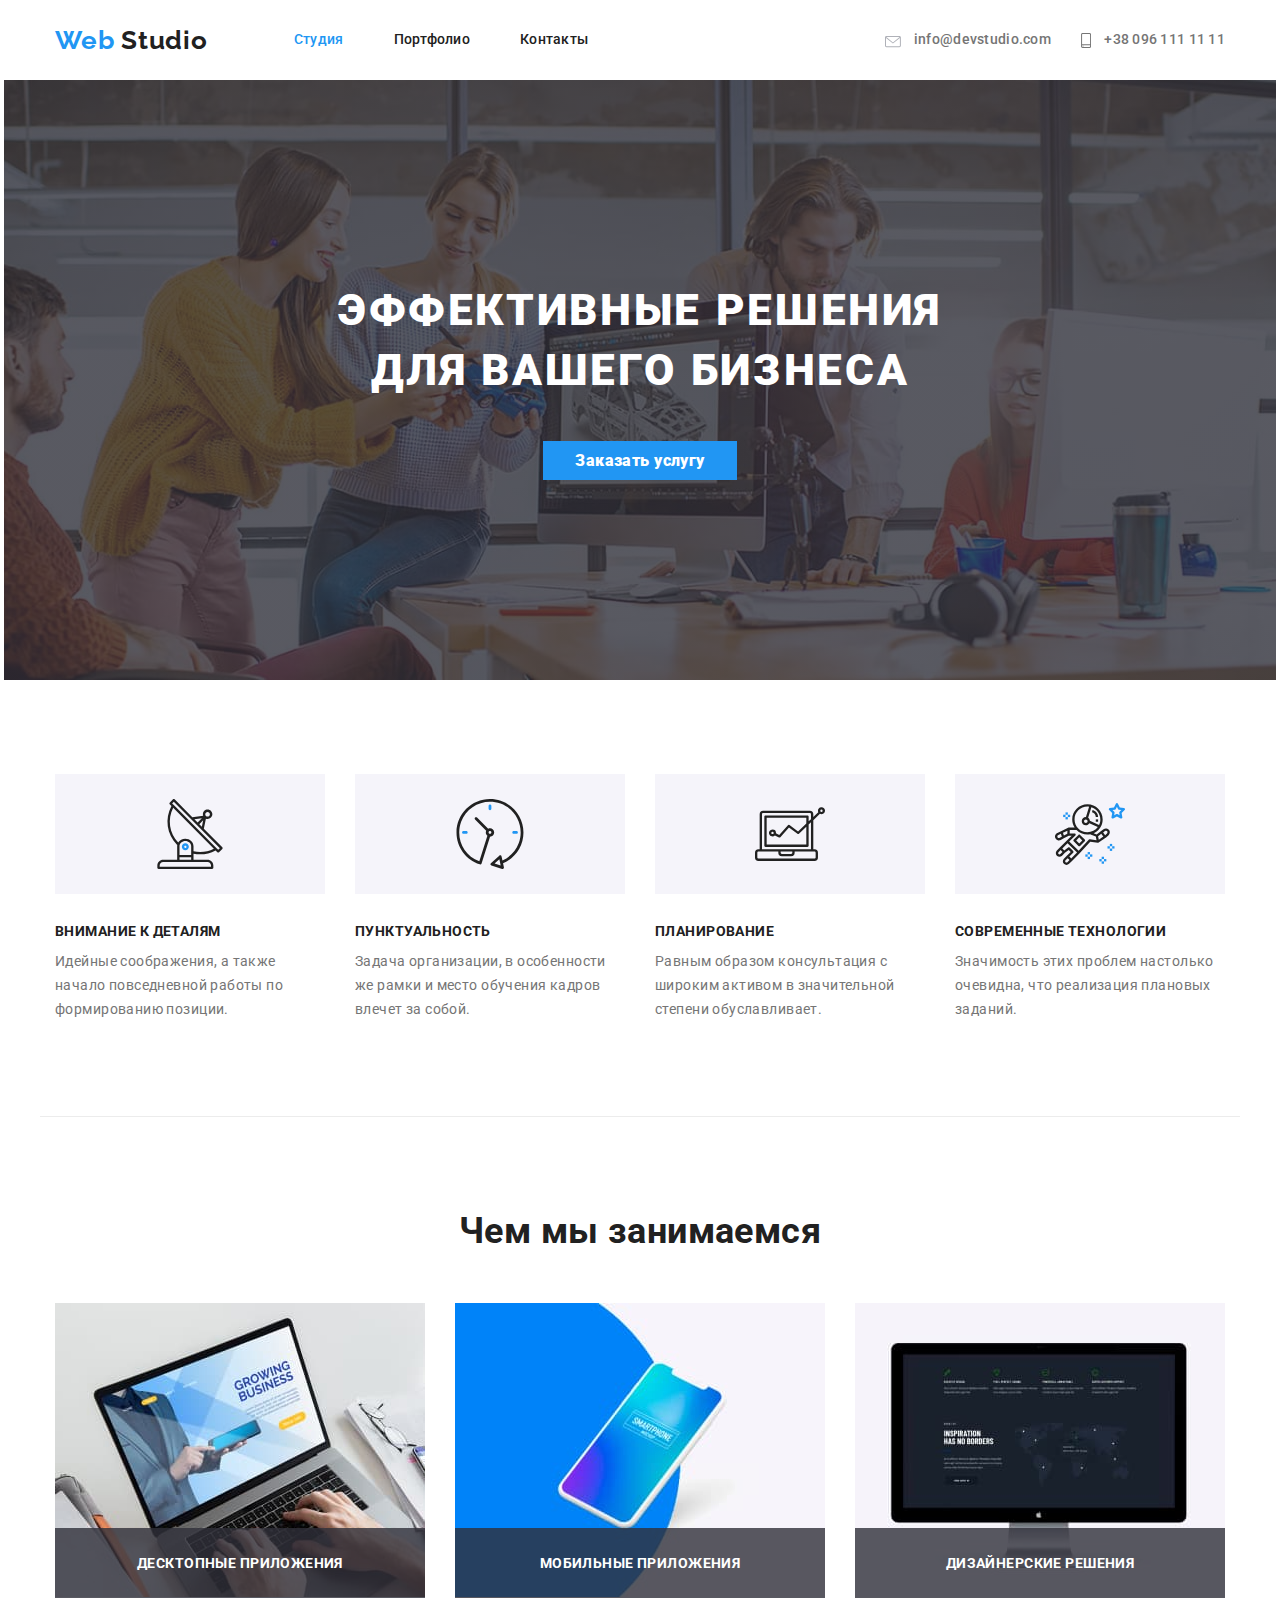
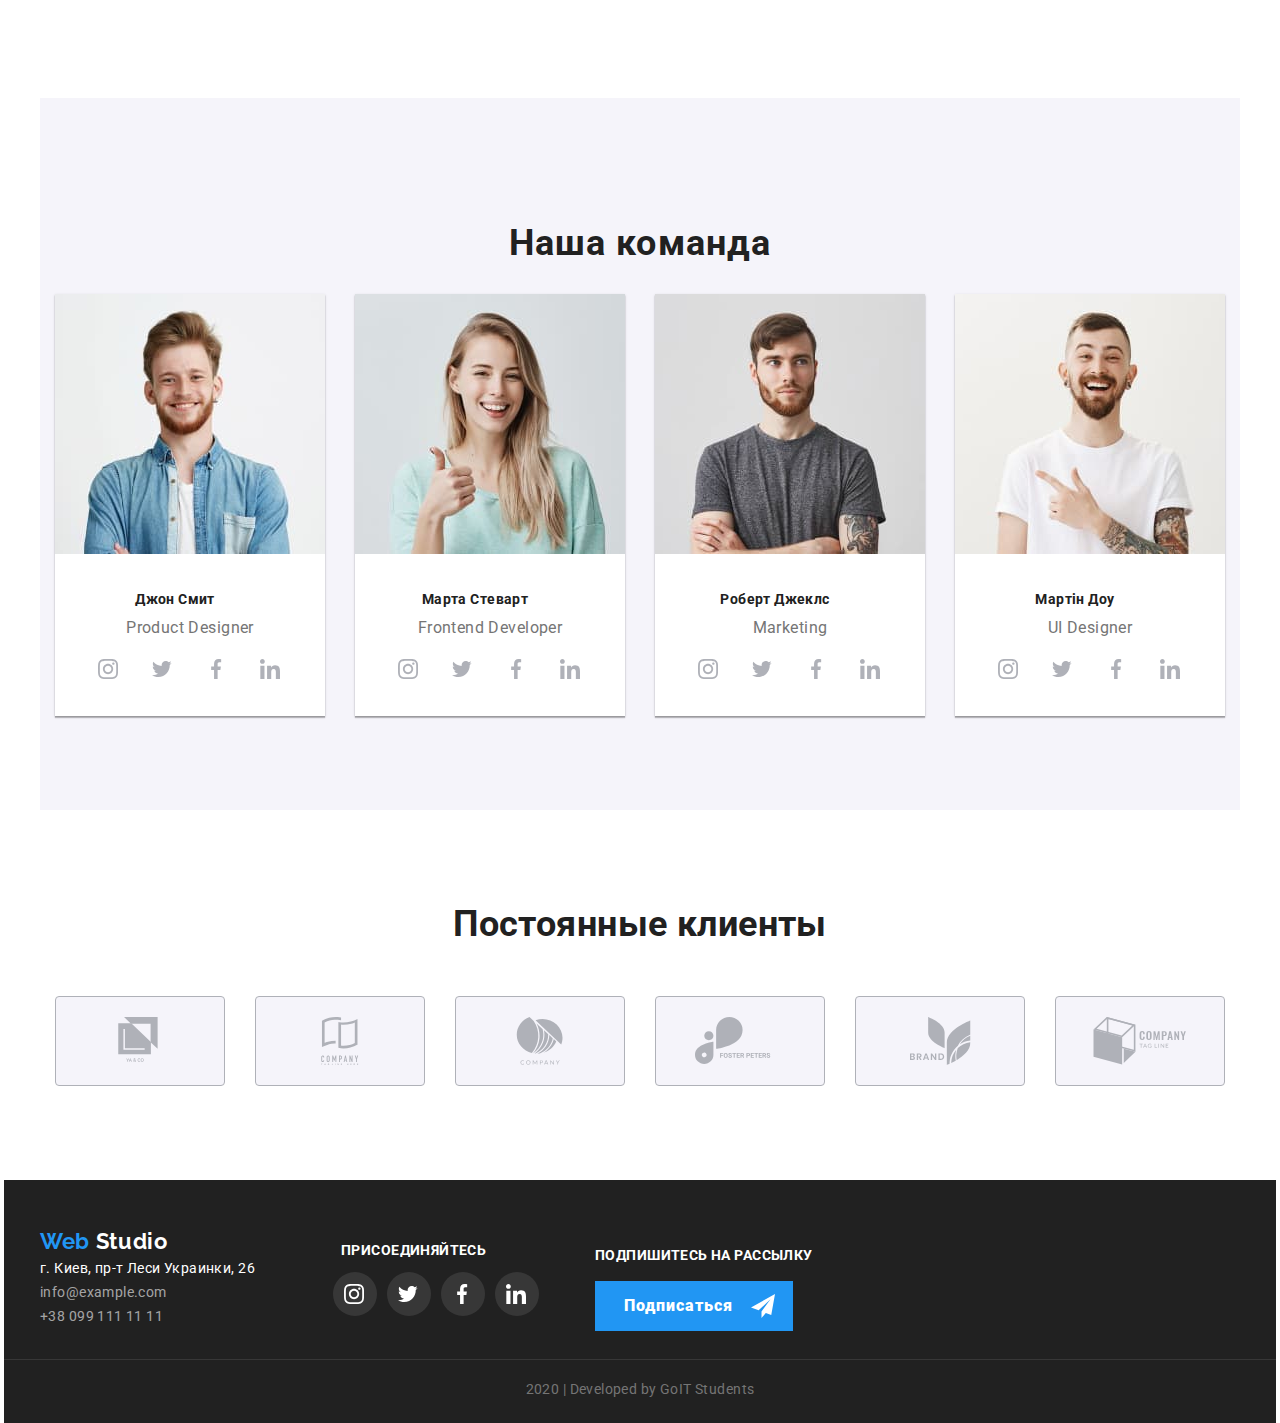
==== commit dd80b0ba: "123" ====
--- a/index.html
+++ b/index.html
@@ -60,8 +60,8 @@
       <!-- <img src="../img/Head.png" alt=""> -->
     </section>
 
-    <section class="">
-      <div class="container">
+    <section class="container">
+      <div class="">
         <!-- <h2 class="title garant">Мы гарантируем</h2> -->
         <ul class="line-blok">
           <li class="doit">
@@ -122,8 +122,8 @@
     </section>
 
     
-    <section class="bk">
-    <div class="container">
+    <section class="container bk">
+    <div class="">
         <div class="col">  
           <h2 class="comand">Наша команда</h2>
           <ul class="line-blok">
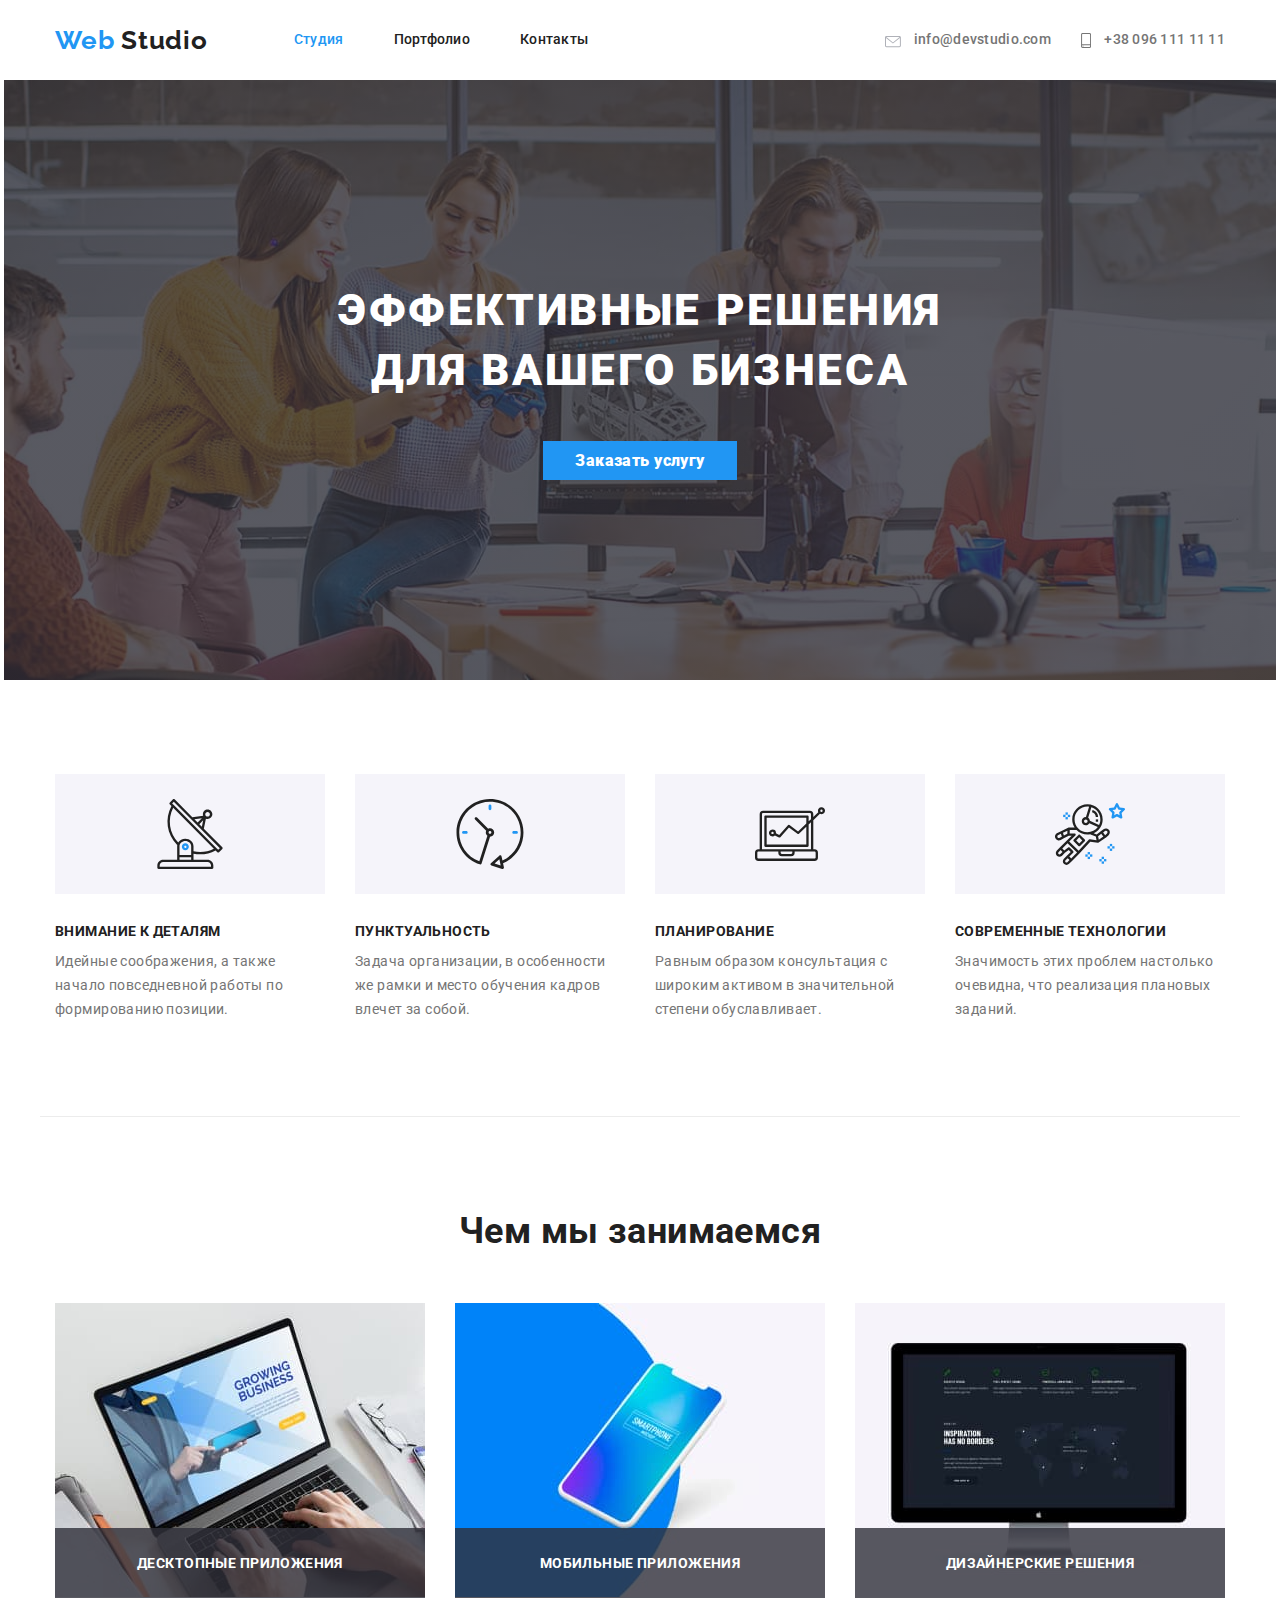
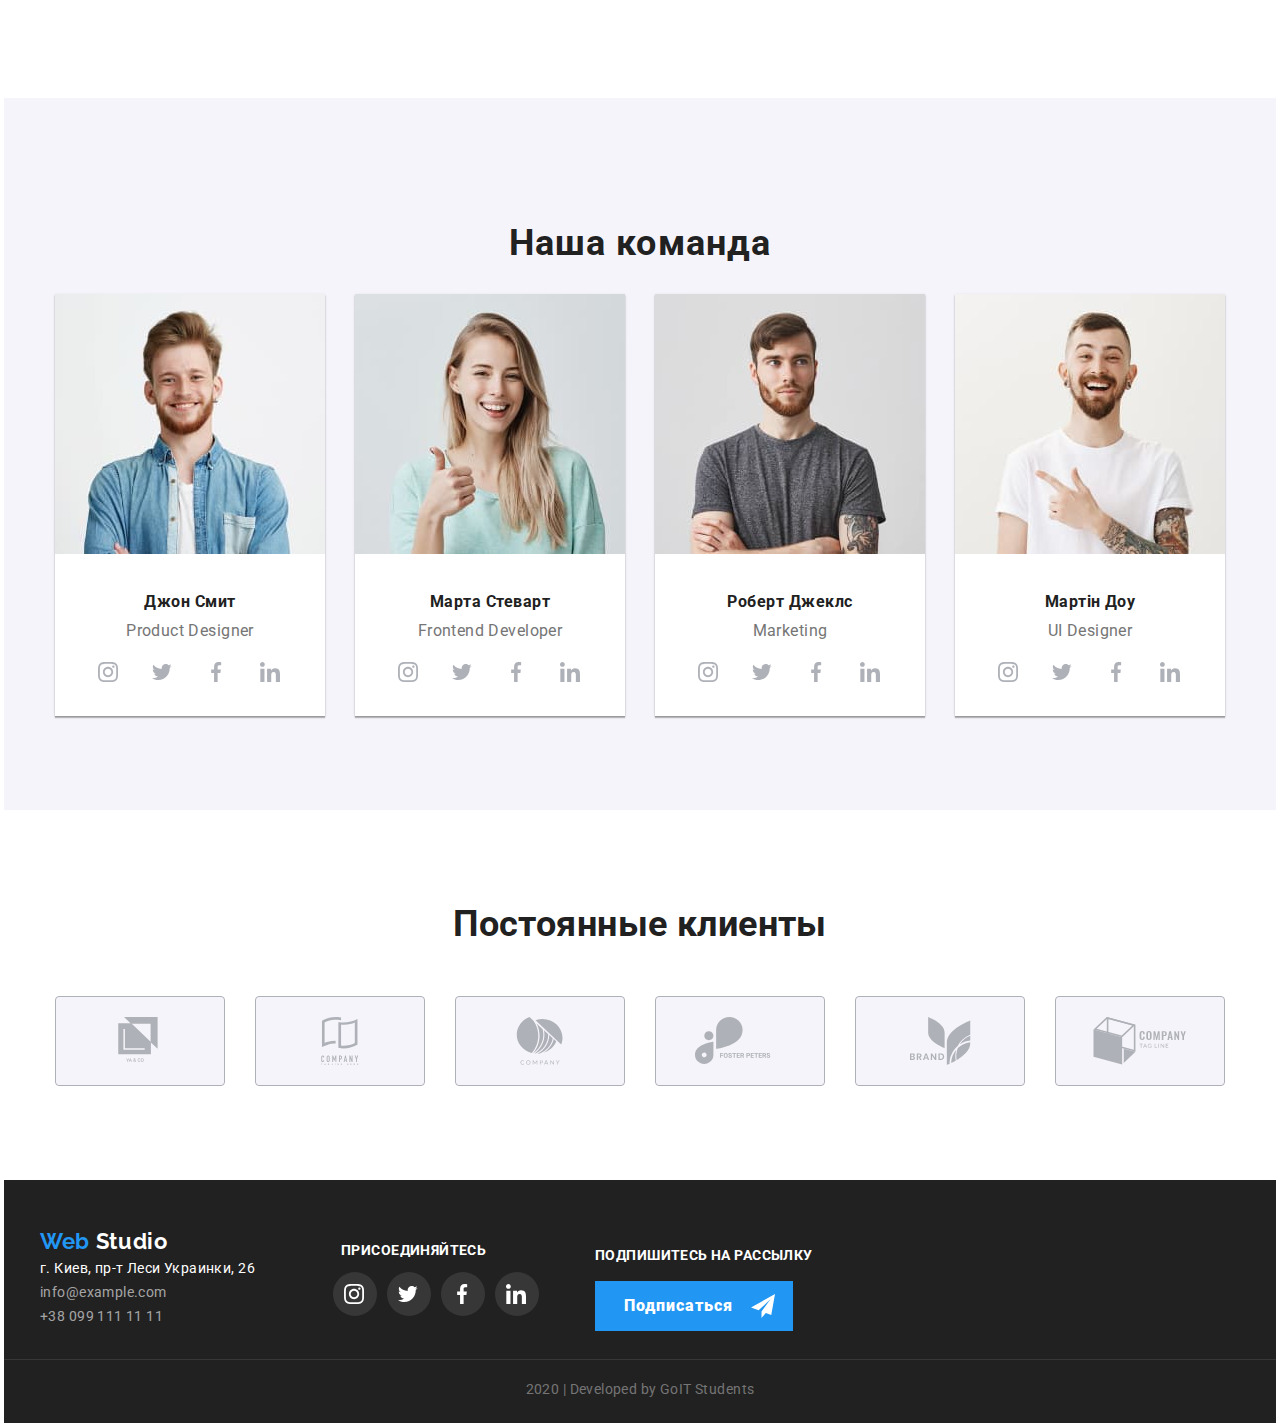
==== commit 7fbedb61: "123" ====
--- a/index.html
+++ b/index.html
@@ -122,14 +122,14 @@
     </section>
 
     
-    <section class="container bk">
-    <div class="">
+    <section class="bk">
+    <div class="container">
         <div class="col">  
           <h2 class="comand">Наша команда</h2>
           <ul class="line-blok">
             <li class="doit-now card">
               <img src="./img/jon.jpg" alt="фото" width="270" />
-              <h3 class="title">Джон Смит</h3>
+              <h3 class="title lhm">Джон Смит</h3>
               <p class="titles">Product Designer</p>
               <ul class="nav-lin">
                 <li class="social">
@@ -156,7 +156,7 @@
             </li>
             <li class="doit-now card">
               <img src="./img/marta.jpg" alt="фото" width="270" />
-              <h3 class="title">Марта Стеварт</h3>
+              <h3 class="title lhm">Марта Стеварт</h3>
               <p class="titles">Frontend Developer</p>
 
               <ul class="nav-lin">
@@ -184,7 +184,7 @@
             </li>
             <li class="doit-now card">
               <img src="./img/robert.jpg" alt="фото" width="270" />
-              <h3 class="title">Роберт Джеклс</h3>
+              <h3 class="title lhm">Роберт Джеклс</h3>
               <p class="titles">Marketing</p>
 
               <ul class="nav-lin">
@@ -212,7 +212,7 @@
             </li>
             <li class="doit-now card">
               <img src="./img/martin.jpg" alt="фото" width="270" />
-              <h3 class="title">Мартін Доу</h3>
+              <h3 class="title lhm">Мартін Доу</h3>
               <p class="titles">UI Designer</p>
 
               <ul class="nav-lin">
@@ -239,9 +239,10 @@
               </ul>
             </li>
           </ul>
-        </section>
-       </div>
-      </div>
+         </div>
+      </div>
+    </section>
+      
    
 
     <section class="container">
--- a/css/styles.css
+++ b/css/styles.css
@@ -9,6 +9,9 @@
 li {
   list-style: none;
   text-decoration: none;
+  margin: 0;
+}
+div{
   margin: 0;
 }
 /* ul{
@@ -322,6 +325,11 @@
   margin-right: 0px;
   
 }
+.lhm{
+  margin-right: 0;
+  font-size: 16px;
+line-height: 19px;
+}
 .vel{
   text-transform: uppercase;
 }
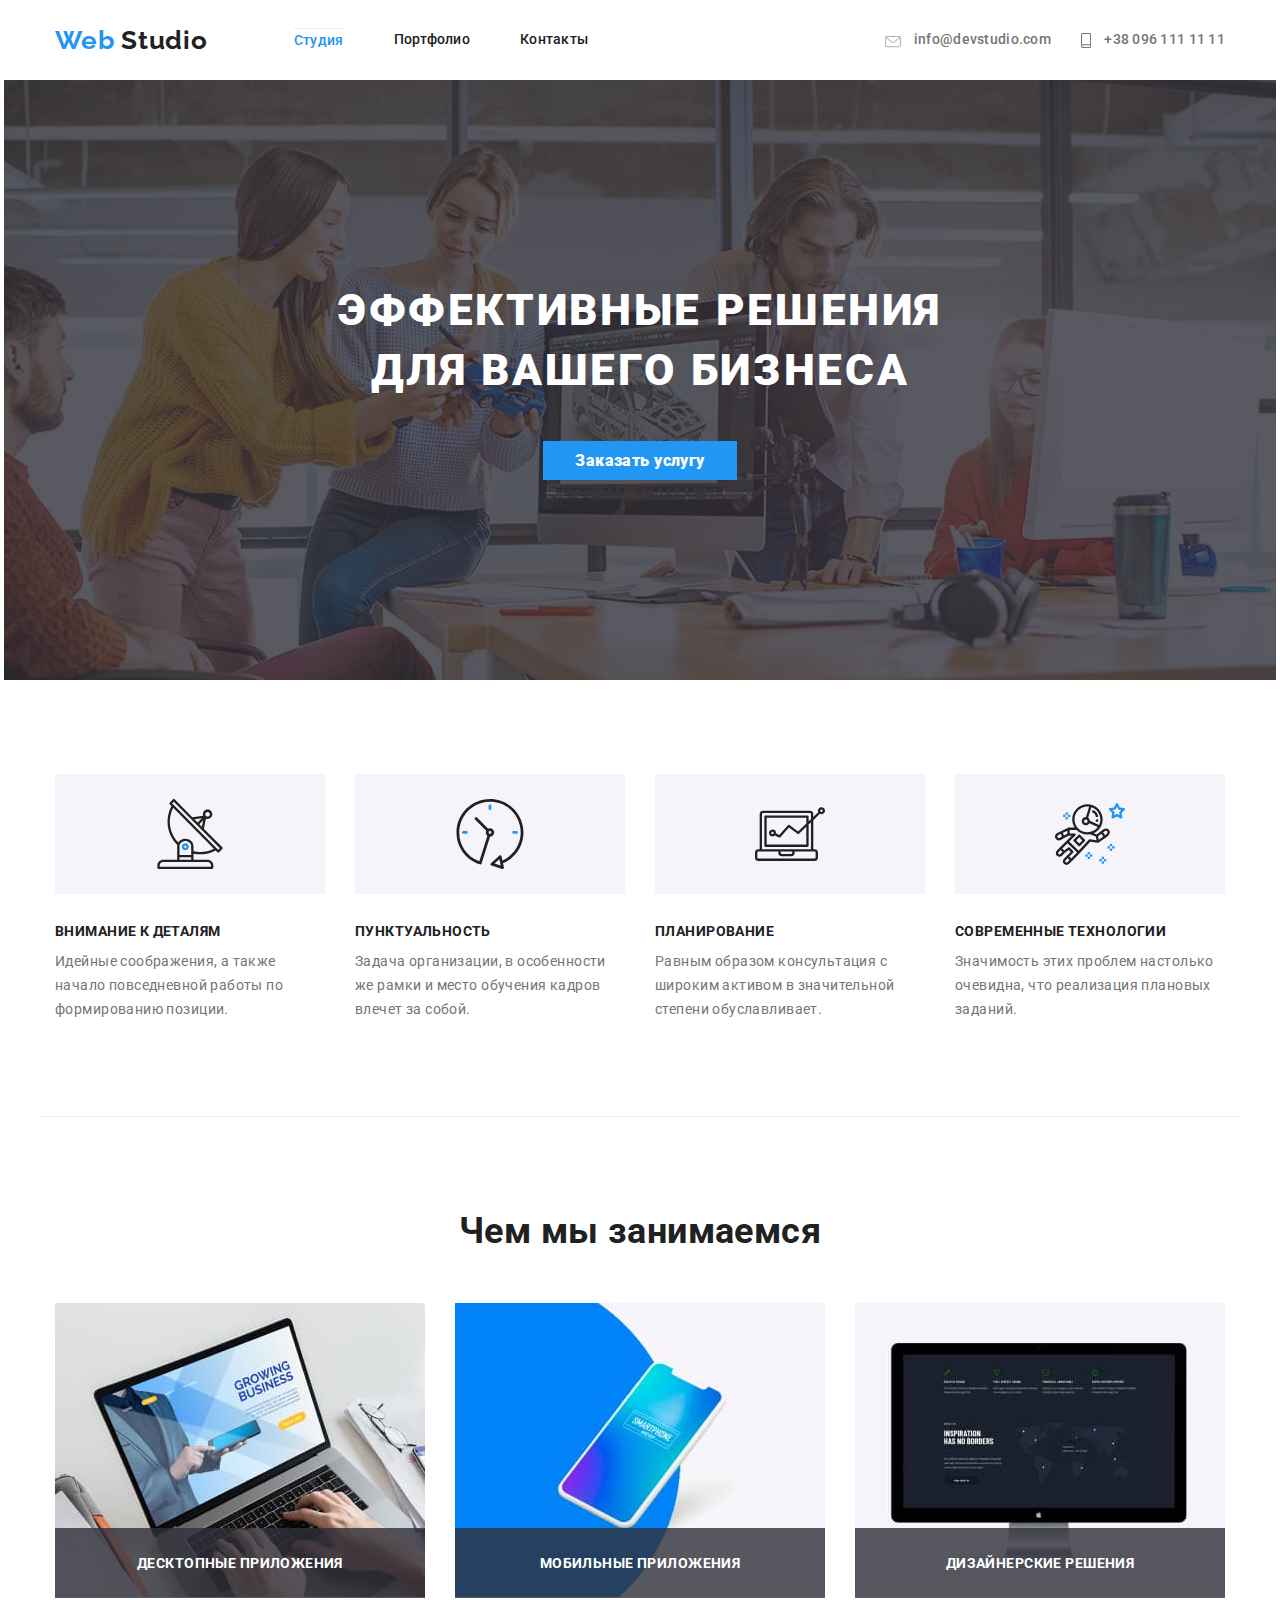
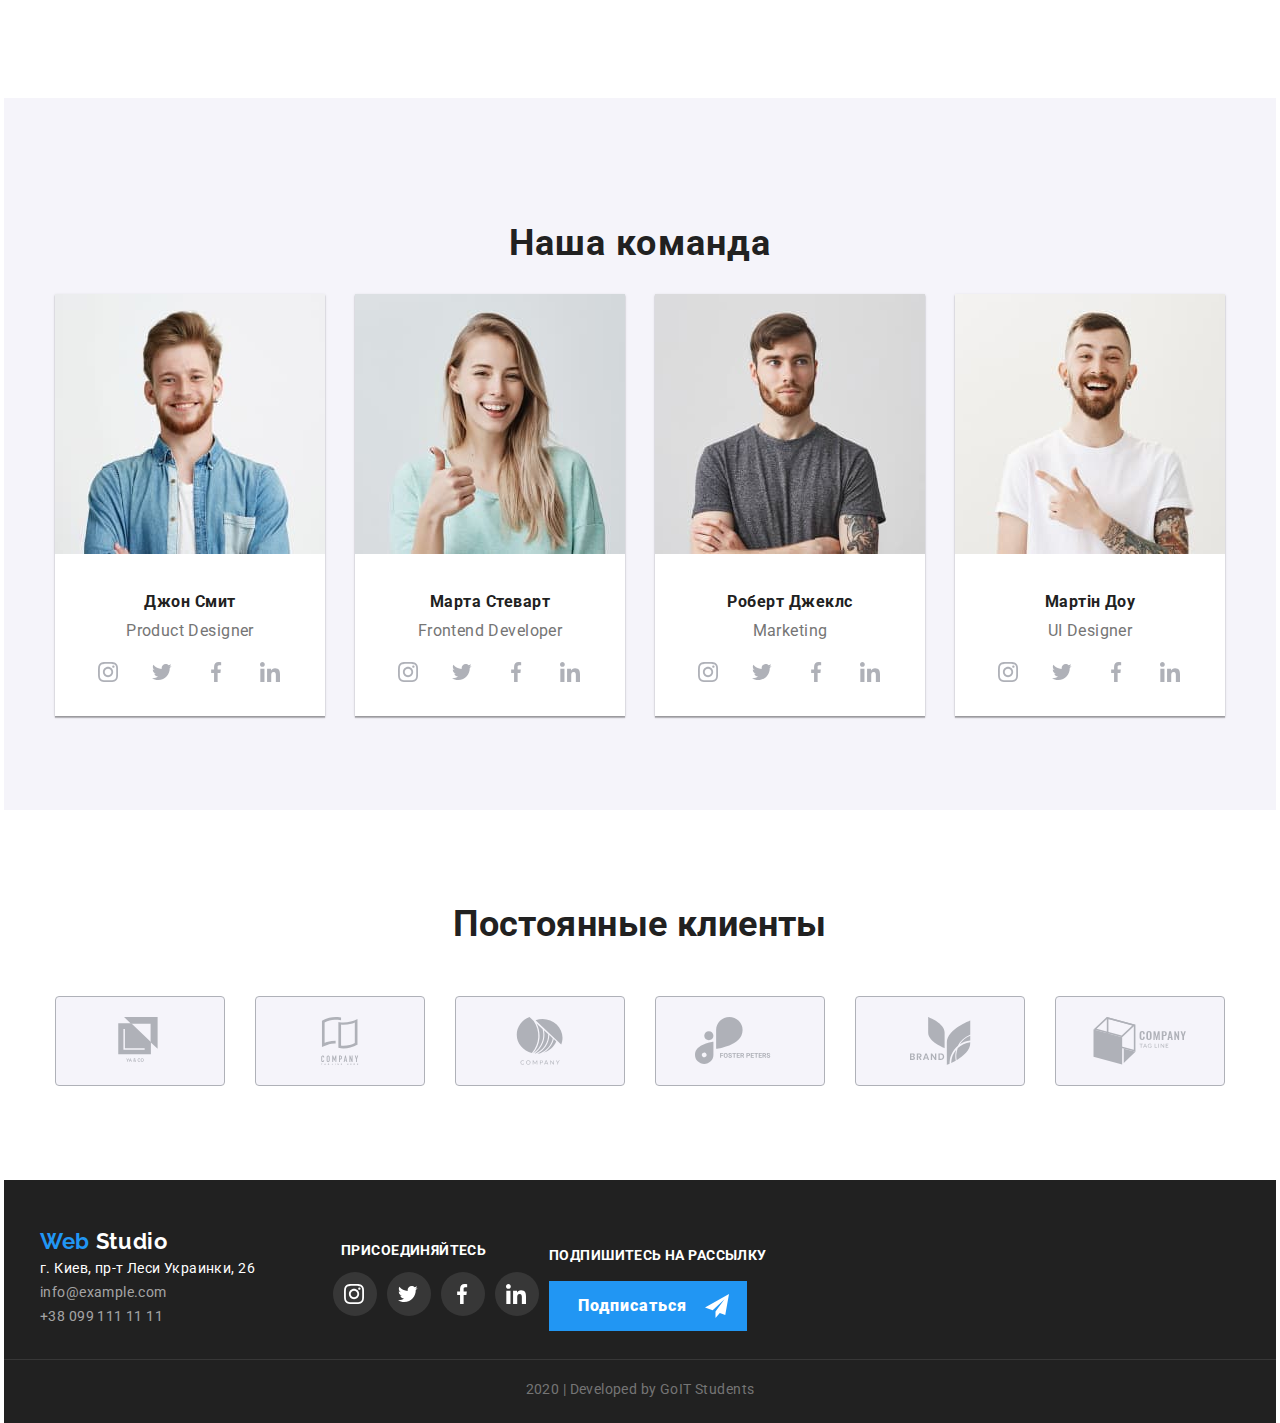
==== commit 2de83b5e: "1q235" ====
--- a/index.html
+++ b/index.html
@@ -22,7 +22,7 @@
             <span class="web"> Web </span> Studio</a
           >
           <ul class="nav-links list">
-            <li class="item">
+            <li class="item line">
               <a href="./index.html" class="links current">Студия</a>
             </li>
             <li class="item">
@@ -122,7 +122,7 @@
     </section>
 
     
-    <section class="bk">
+    <section class=" bk">
     <div class="container">
         <div class="col">  
           <h2 class="comand">Наша команда</h2>
@@ -295,9 +295,9 @@
             <a href="+380991111111" class="lists">+38 099 111 11 11</a>
            </div>
         </div>
-        <div class="one">
+        <div class="onece">
           <h3 class="down vel">присоединяйтесь</h3>
-          <ul class="nav-lin">
+          <ul class="nav-lin marg">
             <li class="socia">
               <svg class="soc">
                 <use href="./img/sprite.svg#icon-instagram2"></use>
@@ -322,7 +322,7 @@
         </div>
         <div class="two">
           <h4 class="down left">Подпишитесь на рассылку</h4>
-          <h4 class="fly">Подписаться</h4>
+          <div class="ryad"><div class="enter"></div><h4 class="fly">Подписаться</h4></div>
         </div>
       </div>
       <p class="stu">2020 | Developed by GoIT Students</p>
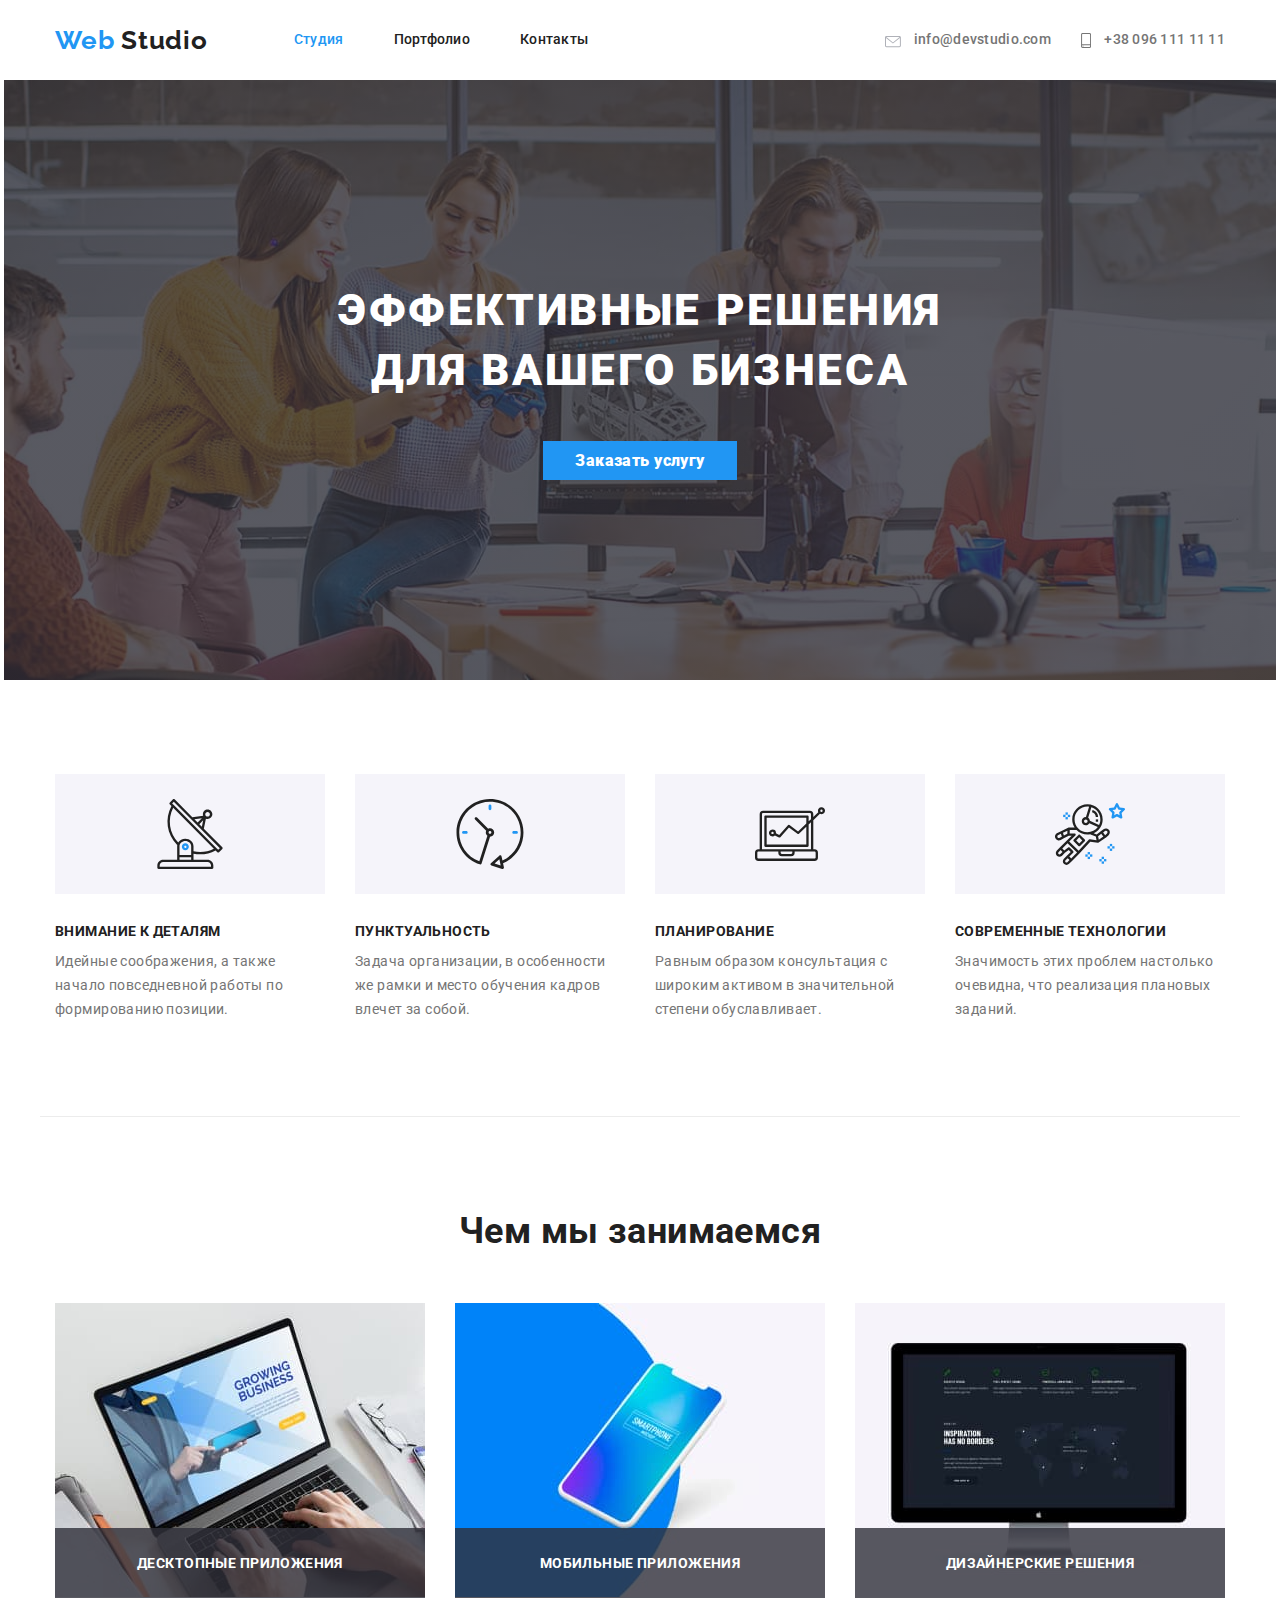
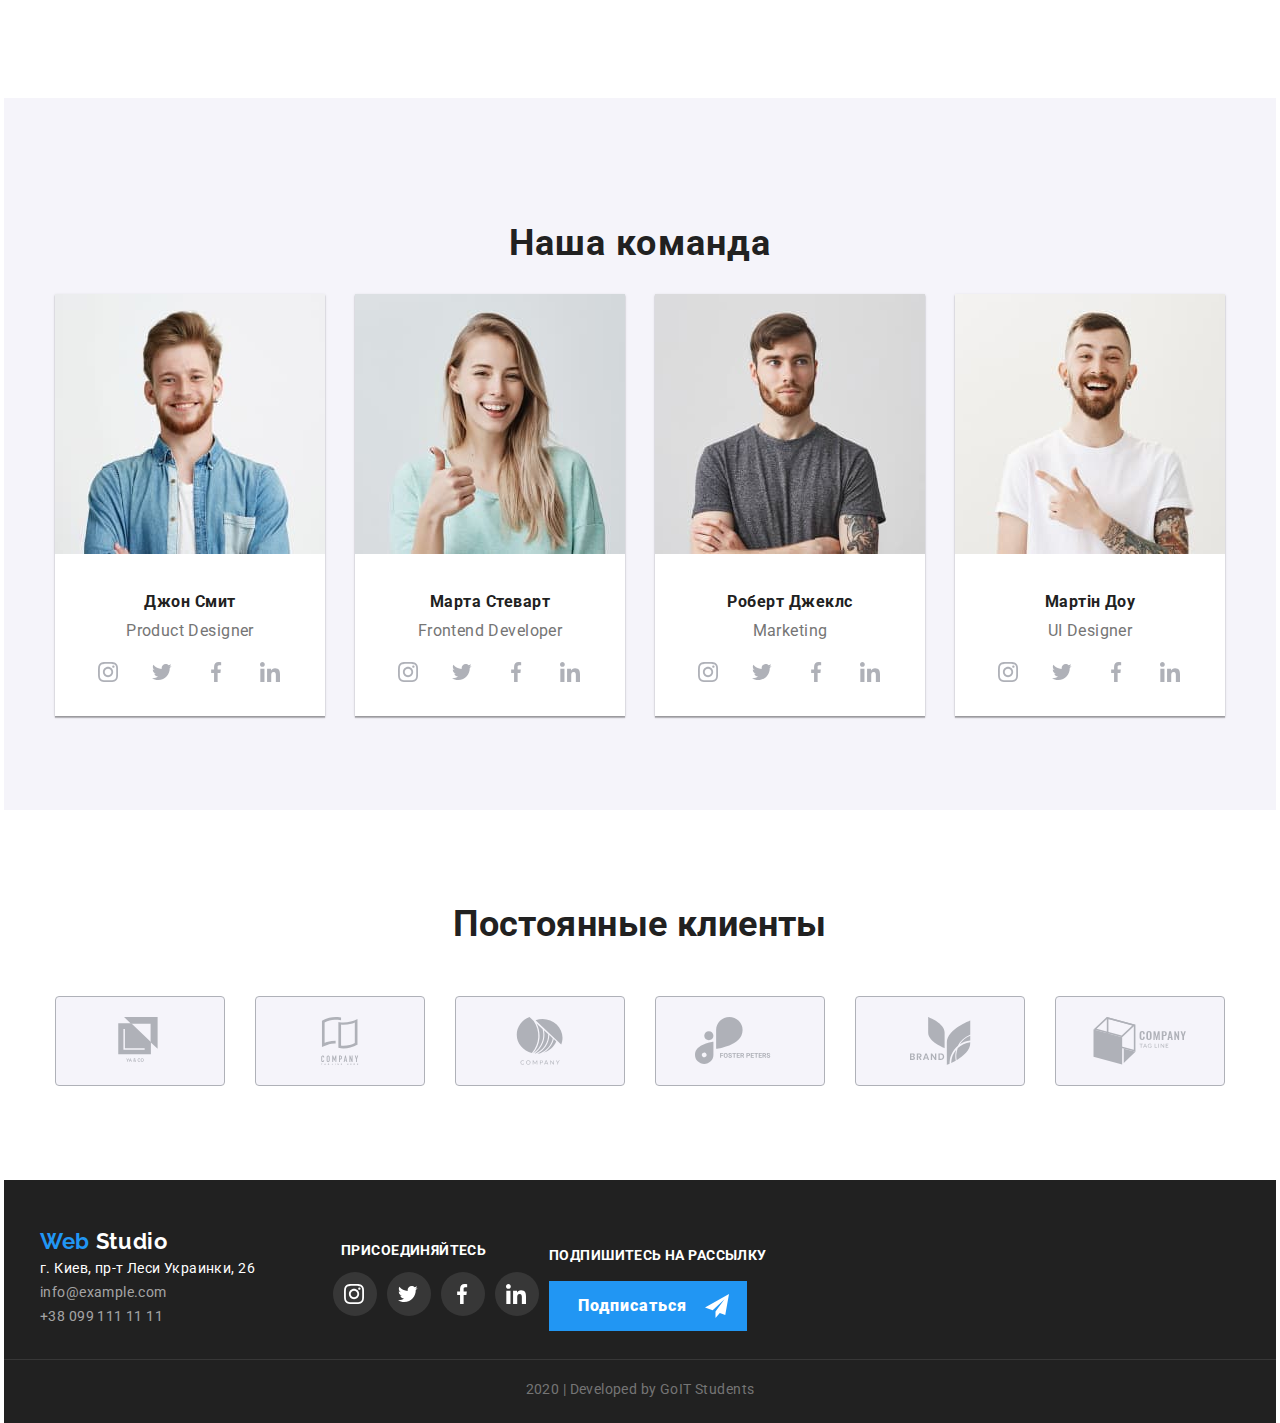
==== commit f1b184b2: "1" ====
--- a/index.html
+++ b/index.html
@@ -22,8 +22,8 @@
             <span class="web"> Web </span> Studio</a
           >
           <ul class="nav-links list">
-            <li class="item line">
-              <a href="./index.html" class="links current">Студия</a>
+            <li class="item hey">
+              <a href="./index.html" class="links current polosa">Студия</a>
             </li>
             <li class="item">
               <a href="./portfolio.html" class="links">Портфолио</a>
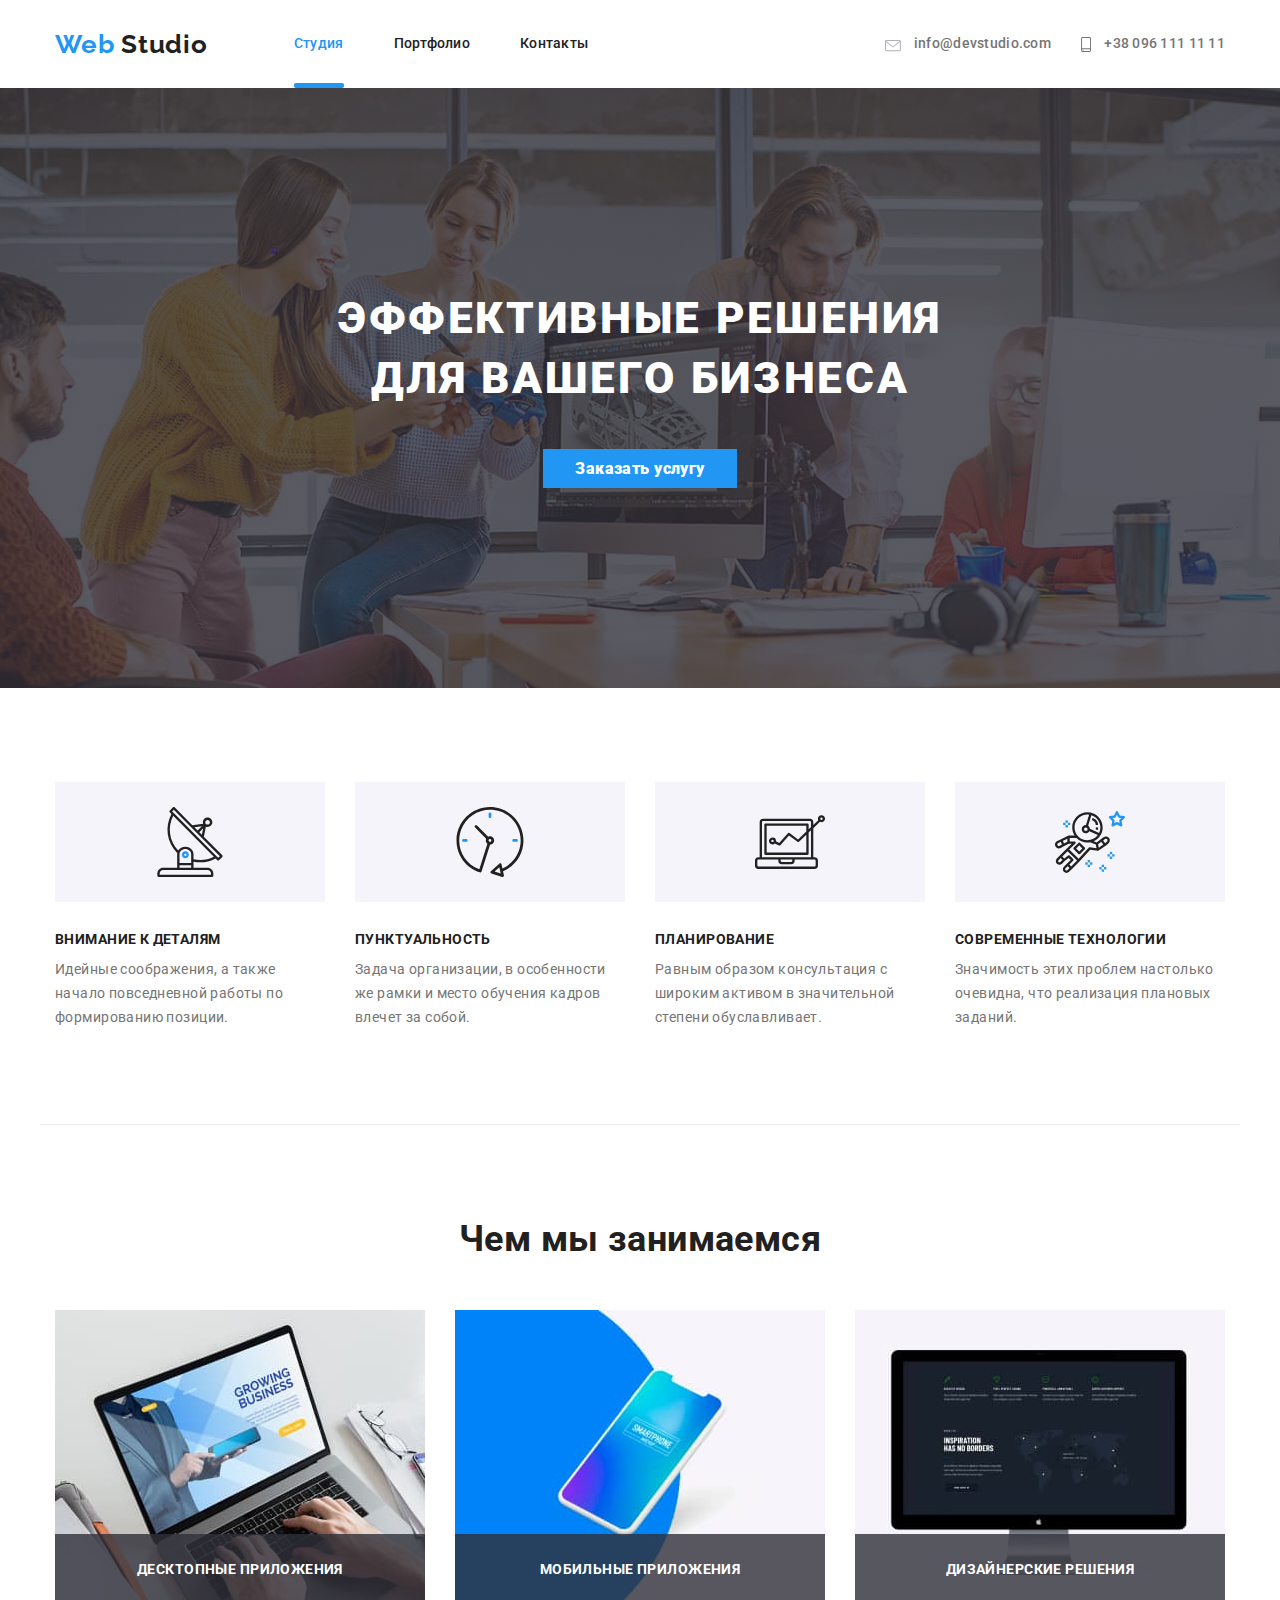
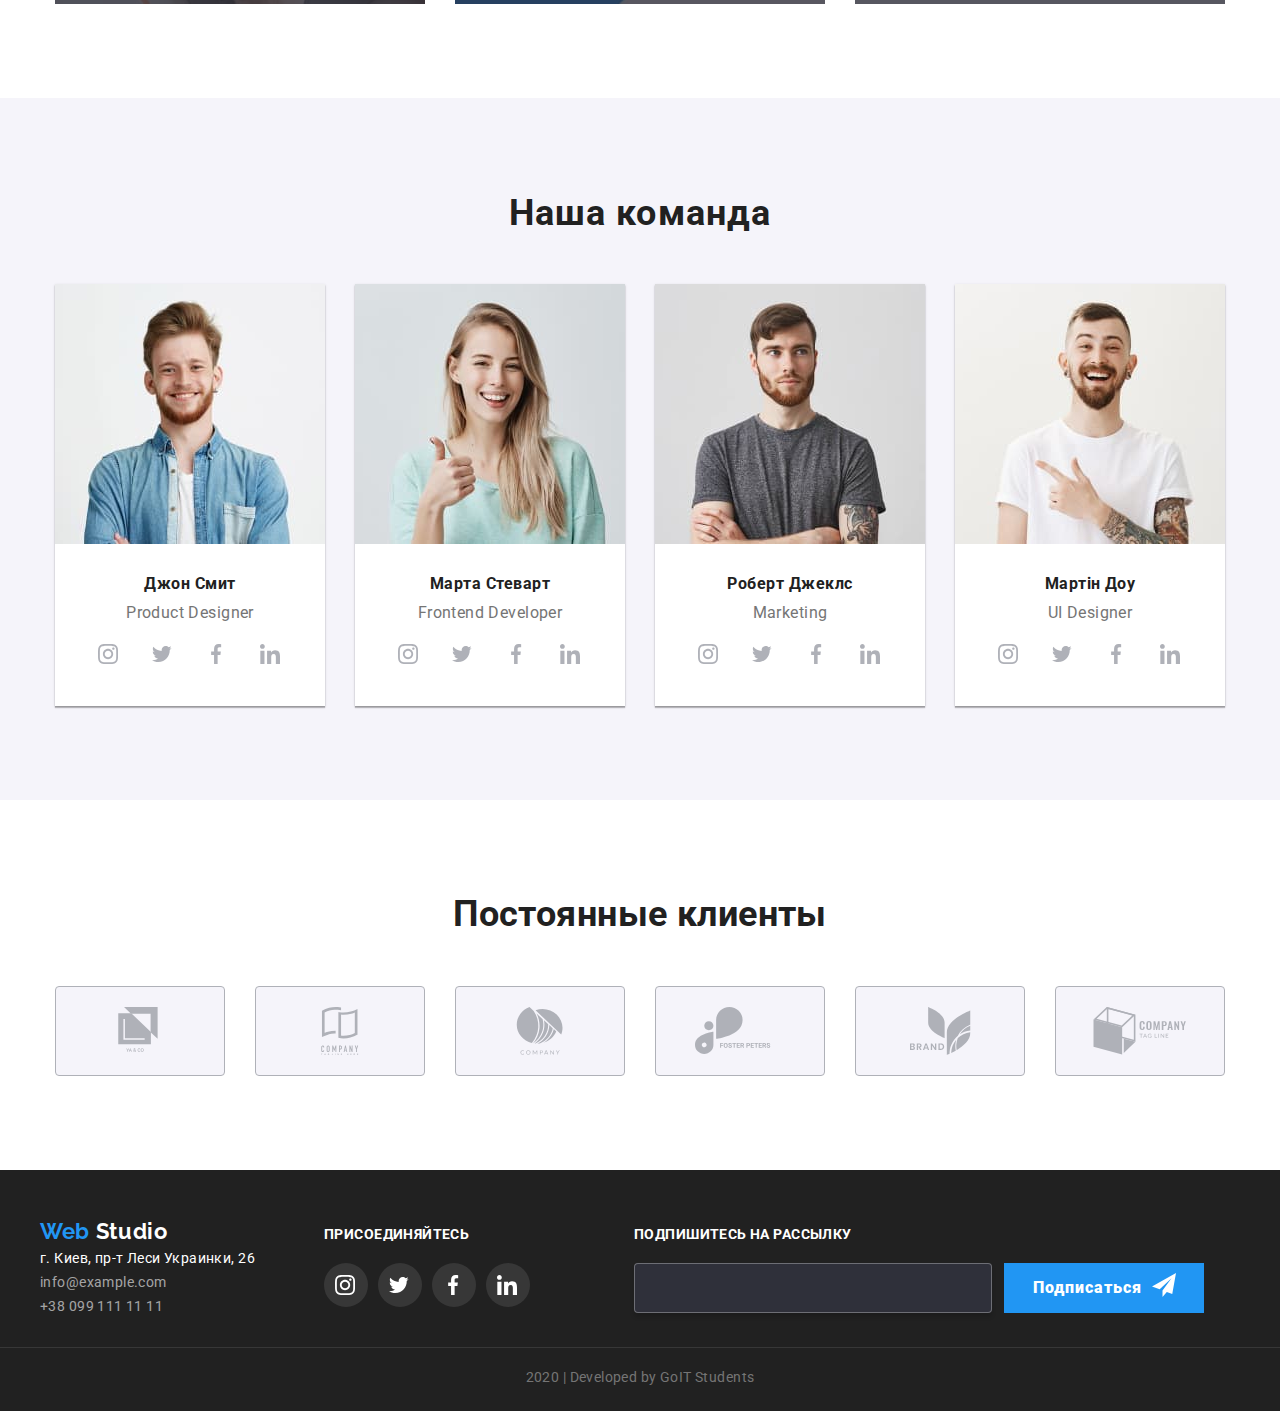
==== commit 288509a3: "hw03pad" ====
--- a/index.html
+++ b/index.html
@@ -1,6 +1,7 @@
 <!DOCTYPE html>
 <html lang="ru">
-  <head>
+ 
+<head>
     <meta charset="UTF-8" />
     <meta name="viewport" content="width=device-width, initial-scale=1.0" />
     <title>Document</title>
@@ -15,6 +16,7 @@
     <link rel="stylesheet" href="./css/styles.css" />
   </head>
   <body>
+    <!-- <div class="pos"> -->
     <header>
       <div class="head">
         <nav class="nav">
@@ -100,7 +102,7 @@
         </ul>
       </div>
     </section>
-
+  <!-- </div> -->
     <section class="container line">
       <div class="">
         <h2 class="garant">Чем мы занимаемся</h2>
@@ -122,11 +124,11 @@
     </section>
 
     
-    <section class=" bk">
-    <div class="container">
+    <section class="bk">
+    <div class="wi">
         <div class="col">  
           <h2 class="comand">Наша команда</h2>
-          <ul class="line-blok">
+          <ul class="line-blok ">
             <li class="doit-now card">
               <img src="./img/jon.jpg" alt="фото" width="270" />
               <h3 class="title lhm">Джон Смит</h3>
@@ -239,7 +241,7 @@
               </ul>
             </li>
           </ul>
-         </div>
+        
       </div>
     </section>
       
@@ -283,7 +285,8 @@
       </div>
     </section>
   </main>
-    <footer>
+
+  <footer>
       <div class="foot">
         <div class="one">
           <a href="" class="logo-lnk"
@@ -320,11 +323,13 @@
             </li>
           </ul>
         </div>
-        <div class="two">
+        <div>
           <h4 class="down left">Подпишитесь на рассылку</h4>
-          <div class="ryad"><div class="enter"></div><h4 class="fly">Подписаться</h4></div>
+         <div class="two"> <input class="enter">
+          <h4 class="fly">Подписаться</h4>
         </div>
       </div>
+    </div>
       <p class="stu">2020 | Developed by GoIT Students</p>
     </footer>
   </body>
--- a/css/styles.css
+++ b/css/styles.css
@@ -12,6 +12,10 @@
   margin: 0;
 }
 div{
+  margin: 0;
+}
+img{
+  display: block;
   margin: 0;
 }
 /* ul{
@@ -47,8 +51,8 @@
   margin: 0;
   padding: 0;
   letter-spacing: 0.03em;
-  padding-left: 4px;
-  padding-right: 4px;
+  /* padding-left: 4px;
+  padding-right: 4px; */
 }
 /* шапка */
 .logo-link {
@@ -93,10 +97,10 @@
   margin: 0;
   padding: 0;
   margin-right: 50px;
-}
-/* .item:last-child{
-  margin-right: 0; */
-/* } */
+  padding-bottom: 32px;
+  padding-top: 32px;
+}
+
 .nav-links .emeil {
   color: var(--color_text);
 }
@@ -125,7 +129,23 @@
   color: var(--color_blu);}
 .item {
   text-decoration: none;
-  
+  position: relative;
+  
+}
+
+.hey{
+  height: 100%;
+}
+.polosa::after{
+  display: block;
+  content: '';
+  width: 100%;
+  background: #2196F3;
+border-radius: 2px;
+  height: 5px;
+  position: absolute;
+  bottom: 0px;
+  left:0;
 }
 .itema{
  
@@ -158,6 +178,7 @@
   display: block;
   display: flex;
   align-items: center;
+ 
 }
 .list {
   display: block;
@@ -199,6 +220,26 @@
  }
 .bk {
   background: #f5f4fa;
+  display: flex;
+  flex-direction: row;
+  text-align: center;
+  align-items: center;
+   /* width: 1200px; */
+ 
+  padding-top: 0;
+  padding-left: 0;
+  padding-right: 0;
+  margin-top: 0;
+  margin-bottom: 0;
+  padding-top: 94px;
+  padding-bottom: 94px;
+ 
+}
+.wi{width: 1200px;
+ margin-left: auto;
+  margin-right: auto; 
+  padding-left: 15px;
+  padding-right: 15px;
 }
 .gero{
   position: relative;
@@ -245,8 +286,13 @@
   line-height: 1.71;
   letter-spacing: 0.03em;
   width: 270px;
+  color: #757575;
+}
+.doit{
   margin-right: 30px;
-  color: #757575;
+}
+.doit:last-child{
+  margin-right: 0;
 }
 .doit-now:last-child .txt {
   margin-right: 0;
@@ -269,19 +315,27 @@
 }
 /* Мы гарантируем */
 
+  .ryad{
+    display: inline-block;
+    display: inline-flex;
+    flex-direction: wrap;
+  }
   .fly{ 
+    
     display: inline-flex;
-    align-items: center;
+    justify-content: flex-start;
     text-align: center;
     font-weight: 900;
     font-size: 16px;
     line-height: 30px;
+    width: 200px;
+    height: 50px;
    
     letter-spacing: 0.06em;
   color: var(--color_white);
   background: #2196f3;
   padding-left: 29px;
-  /* padding-right: 64px; */
+
   margin-bottom: 0;
   margin-top: 0;
   
@@ -289,43 +343,61 @@
   padding-bottom: 10px;}
   
   .fly::after{
-  content: 'qw';
-  font-size: 24px;
-  line-height: 24px;
-
-  /* width:30; 
-  height: 30; */
-  color: transparent;
-  /* margin-left: 10px; */
+    display: block;
+  content: '';
+  width: 24px;
+  height: 24px;
+  margin-left: 10px;
   background-repeat: no-repeat;
   background-image: url(../img/fly.svg);
   background-size: contain;
   background-position: center;
-  padding-right:  28px;  
-
+  
+
+}
+.pos{
+  position: fixed;
+  width: 100%;
+  height: 100%;
+}
+input{
+ 
+  display:flex;
+  width: 358px;
+height: 50px;
+border: 1px solid rgba(255, 255, 255, 0.3);
+align-items: center;
+text-align: center;
+margin-top: 0;
+box-shadow: 0px 4px 4px rgba(0, 0, 0, 0.15);
+border-radius: 4px;
+margin-right: 12px;
+background: #2F303A;
 }
 .title {
   
   /* display: flex; */
- 
+  width: 270px;
   font-weight: bold;
   font-size: 14px;
   line-height: 1.14;
   letter-spacing: 0.03em;
   text-align: center;
  
-  margin-top: 0;
-  margin-bottom: 0;
+  /* margin-top: 0;
+  margin-bottom: 0; */
   color: var(--color_black);
   margin-top: 30px;
   margin-bottom: 10px;
-  margin-right: 30px;
-}
+  /* margin-right: 30px; */
+}
+
 .no{
   margin-right: 0px;
   
 }
 .lhm{
+  
   margin-right: 0;
   font-size: 16px;
 line-height: 19px;
@@ -338,7 +410,7 @@
   display: flex;
   position: absolute;
   left:0;
-  bottom:6px;
+  bottom: 0;
   height: 70px;
   width: 100%;
   background: rgba(47, 48, 58, 0.8);
@@ -362,6 +434,8 @@
 text-align: center;
 letter-spacing: 0.03em;
 color: #212121;
+margin: 0;
+margin-bottom: 50px;
 }
 .centr {
   display: flex;
@@ -382,8 +456,10 @@
 
   flex-direction: row;
   text-align: left;
-  padding-left: 0;
-  margin: 0;
+  padding-left: 0px;
+  margin-top:0;
+  margin-bottom: 0;
+  
   
 }
 
@@ -442,9 +518,9 @@
   font-size: 16px;
   line-height: 19px;
   text-align: center;
-  margin-top: 0;
-  margin-bottom: 0;
-  margin-top: 10px;
+  /* margin-top: 0;
+  margin-bottom: 0; */
+  /* margin-top: 10px; */
   margin-bottom: 10px;
   color: var(--color_text);
   
@@ -537,6 +613,7 @@
   cursor: pointer;
   border: 1px solid #2196F3;
 }
+/* futer */
 footer {
   background-color: var(--color_black);
 }
@@ -549,7 +626,7 @@
   width: 1200px;
   margin-left: auto;
   margin-right: auto;
-
+  align-items: baseline;
   color: var(--color_white);
 }
 .down {
@@ -557,12 +634,25 @@
 font-size: 14px;
 line-height: 16px;
 letter-spacing: 0.03em;
-  padding-left: 40px;
-}
+margin: 0;
+margin-bottom: 21px;
+
+}
+
+
 .one {
-  margin-right: 46px;
+  margin-right: 69px;
   justify-content: start;
 }
+.onece{
+  margin-right: 94px;
+  padding: 0;
+  
+}
+.marg{
+  margin-left: 0;
+margin-top: 0;
+margin-bottom: 0;}
 .left{
   text-align: left;
   text-transform: uppercase;
@@ -570,6 +660,7 @@
 }
 
 .two {
+  display: flex;
 }
 .stud {
   color: var(--color_white);
@@ -651,6 +742,7 @@
   text-align: left;
   padding-left: 0;
   margin-top: 0;
+  margin-bottom: 0;
   
 }
 .linse{
@@ -678,11 +770,15 @@
   background-color: var(--color_blu);
   cursor: pointer;
 }
+.psp{
+  padding-top: 94px;
+  border-top: 1px solid #ECECEC;
+}
 .knopka {
   display: block;
   text-align: center;
-  padding-top: 94px;
-  border-top: 1px solid #ECECEC;
+  
+  
   
 }
 .knopk {
